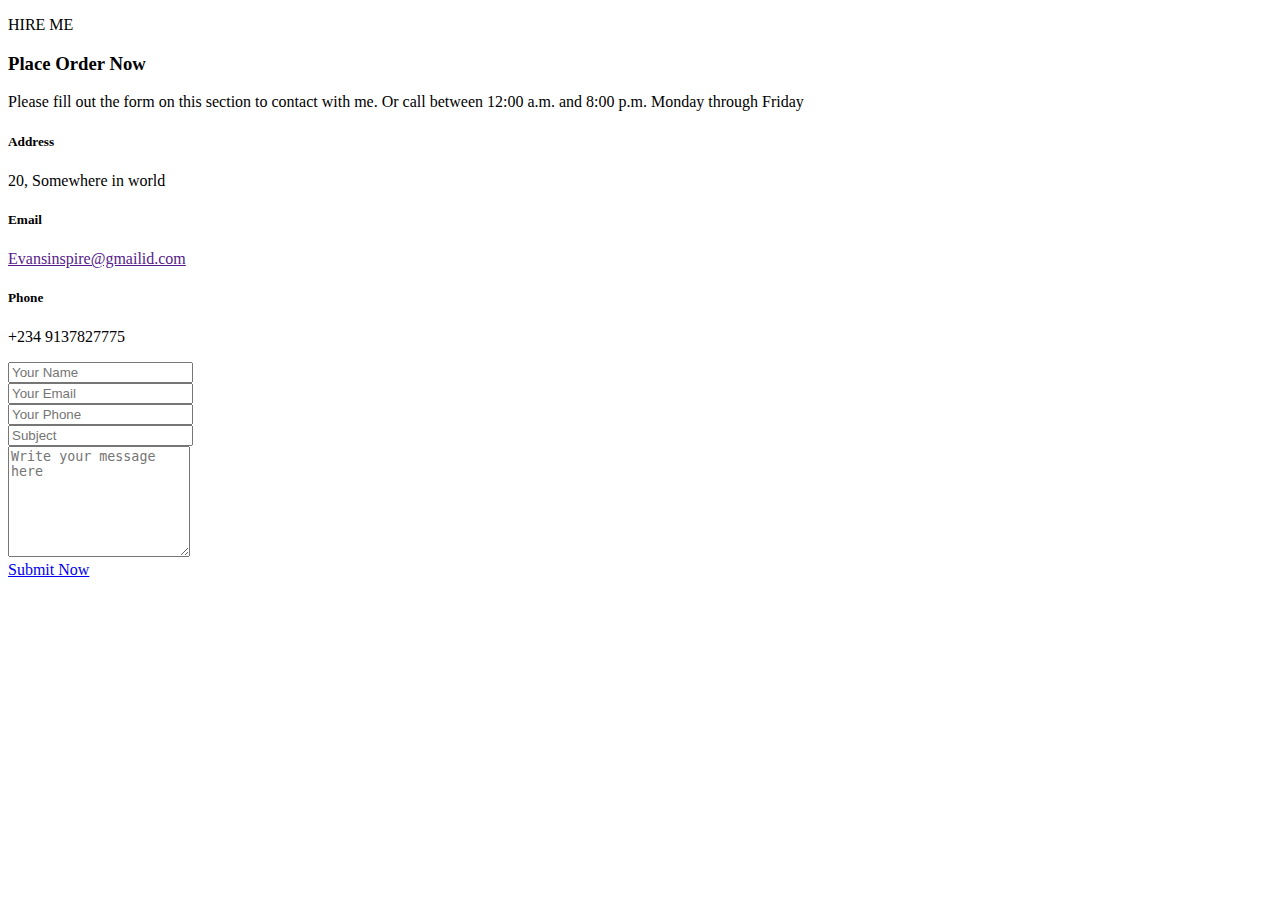
==== hireme.html @ 061bf8ef "Add files via upload" ====
<!DOCTYPE html>
<html>
<head>
	<title></title>
<link rel='stylesheet' href='https://cdn-uicons.flaticon.com/uicons-brands/css/uicons-brands.css'>

<link rel="stylesheet" href="assets/css/icon.css" />

<link rel="stylesheet" href="assets/css/magnific-popup.css" />

<link rel="stylesheet" href="assets/css/animate.min.css" />

<link rel="stylesheet" type="text/css" href="assets/css/owl.carousel.min.css" />

<link rel="stylesheet" href="assets/css/style.css" />	
</head>
<body>
<section class="md:pt-[190px] pt-[123px] pb-[120px] md:pb-[200px] relative" id="contact">
<div class="container">
<div class="grid grid-cols-1">
<div class="text-center max-w-[680px] mx-auto">
<p class="text-custom text-[20px] md:text-2xl font-medium font-secondary">HIRE ME</p>
<h3 class="md:text-[48px] text-[35px] leading-[1.25] mb-[23px] mt-1.5">Place Order Now</h3>
<p class="text-muted dark:text-darkmuted text-lg leading-[30px]">Please fill out the form on this section to contact with me. Or call between 12:00 a.m. and 8:00 p.m.  Monday through Friday</p>
</div>
</div>
<div class="grid grid-cols-1 md:grid-cols-2 mt-20 gap-[25px]">
<div class="space-y-[15px] wow fadeInLeft" data-wow-duration="1s">
<div class="flex items-center gap-[25px]">
<div class="shrink-0 h-[88px] w-[88px] leading-[88px] rounded-full bg-[#fedfd7] inline-block text-center text-2xl">
<i class="icon-location text-custom"></i>
</div>
<div>
<h5 class="md:text-[30px] text-[25px]">Address</h5>
<p class="text-lg mt-1.5 text-muted dark:text-darkmuted leading-8">20, Somewhere in world</p>
</div>
</div>
<div class="flex items-center gap-[25px]">
<div class="shrink-0 h-[88px] w-[88px] leading-[88px] rounded-full bg-[#ddf5e6] inline-block text-center text-2xl">
<i class="icon-mail-1 text-[#1cbe59]"></i>
</div>
<div>
<h5 class="md:text-[30px] text-[25px]">Email</h5>
<p class="text-lg mt-1.5 text-muted dark:text-darkmuted leading-8"><a href="" class="__cf_email__" data-cfemail="">Evansinspire@gmailid.com</a></p>
</div>
</div>
<div class="flex items-center gap-[25px]">
<div class="shrink-0 h-[88px] w-[88px] leading-[88px] rounded-full bg-[#ece8fd] inline-block text-center text-2xl">
<i class="icon-phone text-[#8067f0]"></i>
</div>
<div>
<h5 class="md:text-[30px] text-[25px]">Phone</h5>
<p class="text-lg mt-1.5 text-muted dark:text-darkmuted leading-8">+234 9137827775</p>
</div>
</div>
</div>
<div class="right wow fadeInRight" data-wow-duration="1s">
<form>
<div class="grid grid-cols-1 md:grid-cols-2 gap-3">
<div>
<label class="block">
<input type="text" class="form-input" placeholder="Your Name" required />
</label>
</div>
<div>
<label class="block">
<input type="email" class="form-input" placeholder="Your Email" required />
</label>
</div>
<div>
<label class="block">
<input type="text" class="form-input" placeholder="Your Phone" required />
</label>
</div>
<div>
<label class="block">
<input type="text" class="form-input" placeholder="Subject" required />
</label>
</div>
<div class="md:col-span-2">
<label class="block">
<textarea class="form-input h-auto" rows="7" placeholder="Write your message here" required></textarea>
</label>
</div>
<div class="md:col-span-2">
<label class="block">
<a href="block" class="btn-custom"> Submit Now</a>
</label>
</div>
</div>
</form>
</div>
</div>
</div>
</body>
</html>
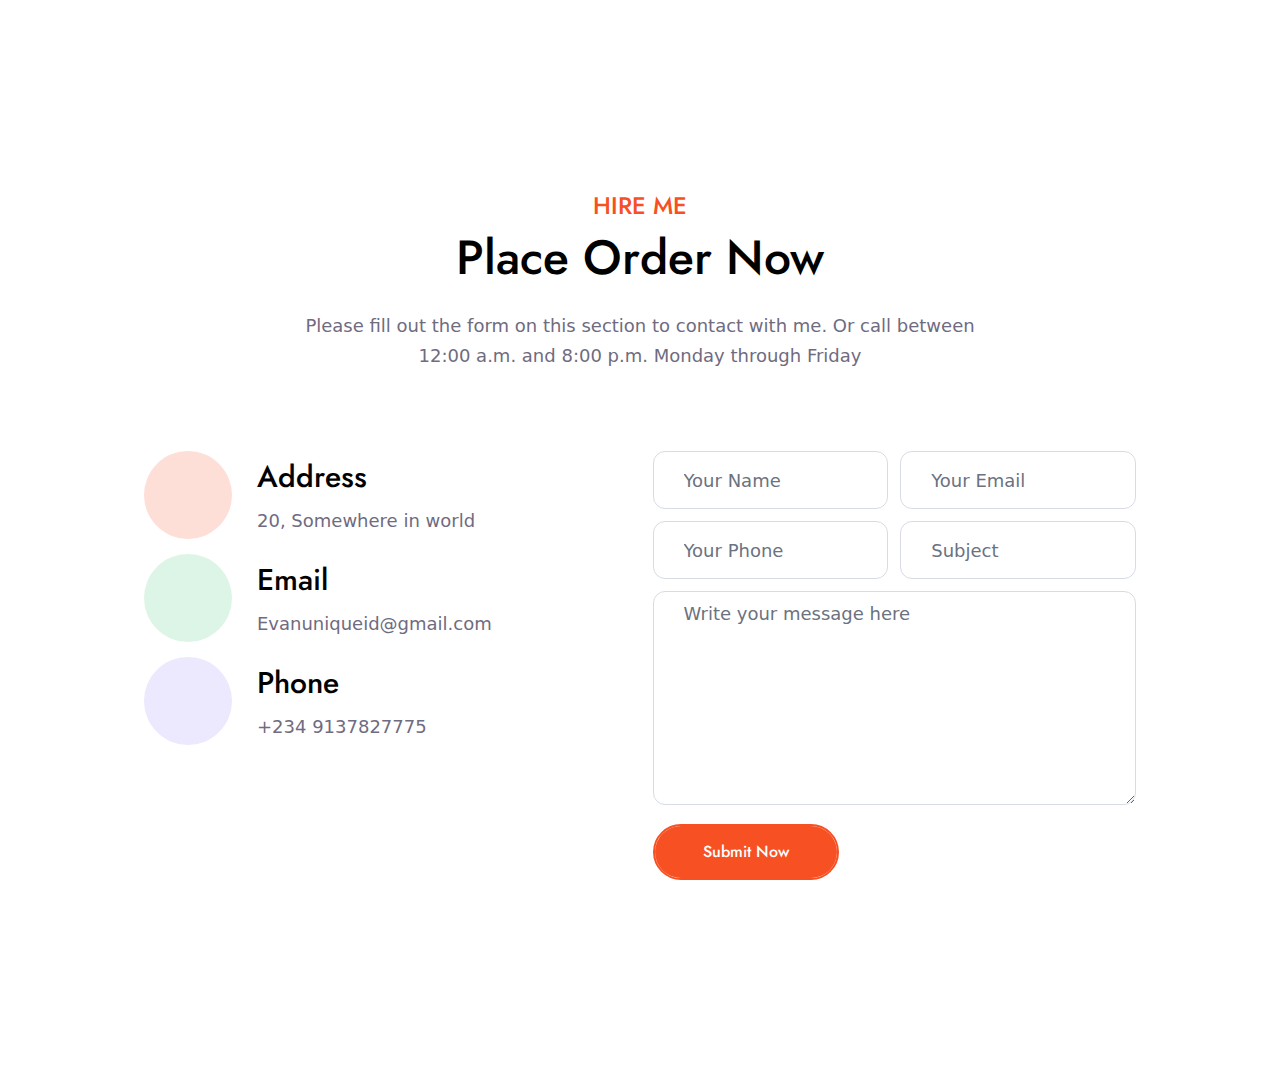
==== commit 807d6369: "Add files via upload" ====
--- a/hireme.html
+++ b/hireme.html
@@ -4,15 +4,15 @@
 	<title></title>
 <link rel='stylesheet' href='https://cdn-uicons.flaticon.com/uicons-brands/css/uicons-brands.css'>
 
-<link rel="stylesheet" href="assets/css/icon.css" />
+<link rel="stylesheet" href="icon.css" />
 
-<link rel="stylesheet" href="assets/css/magnific-popup.css" />
+<link rel="stylesheet" href="magnific-popup.css" />
 
-<link rel="stylesheet" href="assets/css/animate.min.css" />
+<link rel="stylesheet" href="animate.min.css" />
 
-<link rel="stylesheet" type="text/css" href="assets/css/owl.carousel.min.css" />
+<link rel="stylesheet" type="text/css" href="owl.carousel.min.css" />
 
-<link rel="stylesheet" href="assets/css/style.css" />	
+<link rel="stylesheet" href="style.css" />	
 </head>
 <body>
 <section class="md:pt-[190px] pt-[123px] pb-[120px] md:pb-[200px] relative" id="contact">
@@ -41,7 +41,7 @@
 </div>
 <div>
 <h5 class="md:text-[30px] text-[25px]">Email</h5>
-<p class="text-lg mt-1.5 text-muted dark:text-darkmuted leading-8"><a href="" class="__cf_email__" data-cfemail="">Evansinspire@gmailid.com</a></p>
+<p class="text-lg mt-1.5 text-muted dark:text-darkmuted leading-8"><a href="" class="__cf_email__" data-cfemail="">Evanuniqueid@gmail.com</a></p>
 </div>
 </div>
 <div class="flex items-center gap-[25px]">
--- a/icon.css
+++ b/icon.css
@@ -0,0 +1 @@
+@font-face{font-family:fontello;src:url(../font/fontello3b7f.eot?26650032);src:url(../font/fontello3b7f.eot?26650032#iefix) format('embedded-opentype'),url(../font/fontello3b7f.woff2?26650032) format('woff2'),url(../font/fontello3b7f.woff?26650032) format('woff'),url(../font/fontello3b7f.ttf?26650032) format('truetype'),url(../font/fontello3b7f.svg?26650032#fontello) format('svg');font-weight:400;font-style:normal}[class^=icon-]:before,[class*=" icon-"]:before{font-family:fontello;font-style:normal;font-weight:400;speak:never;display:inline-block;text-decoration:inherit;width:1em;margin-right:.2em;text-align:center;font-variant:normal;text-transform:none;line-height:1em;margin-left:.2em;-webkit-font-smoothing:antialiased;-moz-osx-font-smoothing:grayscale}.icon-wrench-1:before{content:'\e013'}.icon-basket-circled:before{content:'\e014'}.icon-folder:before{content:'\e015'}.icon-doc-new-circled:before{content:'\e016'}.icon-cogs:before{content:'\e020'}.icon-wrench:before{content:'\e021'}.icon-rss:before{content:'\e028'}.icon-folder-open:before{content:'\e029'}.icon-wrench-outline:before{content:'\e02f'}.icon-calendar:before{content:'\e054'}.icon-doc:before{content:'\e06c'}.icon-trash-circled:before{content:'\e06d'}.icon-doc-new:before{content:'\e07d'}.icon-doc-circled:before{content:'\e07e'}.icon-basket-2:before{content:'\e091'}.icon-folder-circled:before{content:'\e09d'}.icon-basket:before{content:'\e0c3'}.icon-wrench-circled:before{content:'\e0c4'}.icon-cog:before{content:'\e0e6'}.icon-phone-circled:before{content:'\e0f3'}.icon-phone:before{content:'\e0f4'}.icon-cog-circled:before{content:'\e101'}.icon-folder-close:before{content:'\e102'}.icon-right-small:before{content:'\e800'}.icon-down-dir:before{content:'\e801'}.icon-up-dir:before{content:'\e802'}.icon-left-dir:before{content:'\e803'}.icon-right-dir:before{content:'\e804'}.icon-down-open:before{content:'\e805'}.icon-left-open:before{content:'\e806'}.icon-right-open:before{content:'\e807'}.icon-up-open:before{content:'\e808'}.icon-down-big:before{content:'\e809'}.icon-left-big:before{content:'\e80a'}.icon-right-big:before{content:'\e80b'}.icon-up-big:before{content:'\e80c'}.icon-arrows-cw:before{content:'\e80d'}.icon-ccw:before{content:'\e80e'}.icon-print-1:before{content:'\e80f'}.icon-twitter-5:before{content:'\e80f'}.icon-attach-1:before{content:'\e810'}.icon-twitter-rect:before{content:'\e810'}.icon-videocam-2:before{content:'\e811'}.icon-ok-outline:before{content:'\e811'}.icon-picture-outline:before{content:'\e812'}.icon-th-large-1:before{content:'\e812'}.icon-camera-outline:before{content:'\e813'}.icon-th-outline:before{content:'\e813'}.icon-export-1:before{content:'\e814'}.icon-lock-filled:before{content:'\e814'}.icon-code-2:before{content:'\e815'}.icon-menu-outline:before{content:'\e815'}.icon-folder-1:before{content:'\e816'}.icon-looped-square-interest:before{content:'\e816'}.icon-arrows-cw-2:before{content:'\e817'}.icon-rss-2:before{content:'\e817'}.icon-loop-2:before{content:'\e818'}.icon-link-outline:before{content:'\e818'}.icon-resize-normal-outline:before{content:'\e819'}.icon-star-circled:before{content:'\e819'}.icon-folder-add:before{content:'\e81a'}.icon-braille:before{content:'\e81a'}.icon-user-delete:before{content:'\e81b'}.icon-compass:before{content:'\e81b'}.icon-lock-1:before{content:'\e81c'}.icon-user-add-outline:before{content:'\e81c'}.icon-bookmark:before{content:'\e81d'}.icon-forward-outline:before{content:'\e81d'}.icon-flag:before{content:'\e81e'}.icon-minus-outline:before{content:'\e81e'}.icon-floppy:before{content:'\e81f'}.icon-clock-1:before{content:'\e81f'}.icon-megaphone:before{content:'\e820'}.icon-volume-low:before{content:'\e820'}.icon-key:before{content:'\e821'}.icon-brush-1:before{content:'\e821'}.icon-globe-alt:before{content:'\e822'}.icon-compass-circled:before{content:'\e822'}.icon-fast-fw-1:before{content:'\e823'}.icon-star-empty:before{content:'\e823'}.icon-rewind-outline:before{content:'\e824'}.icon-user:before{content:'\e824'}.icon-flash-1:before{content:'\e825'}.icon-group:before{content:'\e825'}.icon-moon-1:before{content:'\e826'}.icon-trash:before{content:'\e826'}.icon-gift:before{content:'\e827'}.icon-cloud-1:before{content:'\e827'}.icon-adjust:before{content:'\e827'}.icon-cancel-circled2:before{content:'\e828'}.icon-flash-outline:before{content:'\e828'}.icon-volume-up:before{content:'\e828'}.icon-comment-1:before{content:'\e829'}.icon-zoom-out-2:before{content:'\e829'}.icon-zoom-out:before{content:'\e829'}.icon-chat-1:before{content:'\e82a'}.icon-popup-4:before{content:'\e82a'}.icon-down-circled:before{content:'\e82a'}.icon-bell-1:before{content:'\e82b'}.icon-lock-open-filled:before{content:'\e82b'}.icon-left-circled:before{content:'\e82b'}.icon-stumbleupon-circled:before{content:'\e82c'}.icon-pin-outline:before{content:'\e82c'}.icon-record-1:before{content:'\e82c'}.icon-lastfm-1:before{content:'\e82d'}.icon-chat-1:before{content:'\e82d'}.icon-eject-outline:before{content:'\e82d'}.icon-lastfm-circled:before{content:'\e82e'}.icon-chat-alt:before{content:'\e82e'}.icon-cloud-sun:before{content:'\e82e'}.icon-plus-1:before{content:'\e82f'}.icon-menu-2:before{content:'\e82f'}.icon-clock:before{content:'\e82f'}.icon-plus-circled:before{content:'\e830'}.icon-edit-2:before{content:'\e830'}.icon-clock-circled:before{content:'\e830'}.icon-hammer:before{content:'\e831'}.icon-down-1:before{content:'\e831'}.icon-megaphone:before{content:'\e831'}.icon-home-1:before{content:'\e832'}.icon-left-1:before{content:'\e832'}.icon-up-circled:before{content:'\e832'}.icon-cog-1:before{content:'\e833'}.icon-right-1:before{content:'\e833'}.icon-shuffle:before{content:'\e833'}.icon-cog-alt:before{content:'\e834'}.icon-up-1:before{content:'\e834'}.icon-play:before{content:'\e834'}.icon-basket:before{content:'\e835'}.icon-down-bold:before{content:'\e835'}.icon-play-circled2:before{content:'\e835'}.icon-flickr-1:before{content:'\e836'}.icon-left-bold:before{content:'\e836'}.icon-help:before{content:'\e836'}.icon-github-circled-1:before{content:'\e837'}.icon-right-bold:before{content:'\e837'}.icon-help-circled:before{content:'\e837'}.icon-lastfm-circled-1:before{content:'\e838'}.icon-up-bold:before{content:'\e838'}.icon-info-circled:before{content:'\e838'}.icon-info-circled-1:before{content:'\e839'}.icon-down-fat:before{content:'\e839'}.icon-up-hand:before{content:'\e839'}.icon-minus-circled:before{content:'\e83a'}.icon-right-fat:before{content:'\e83a'}.icon-cw:before{content:'\e83a'}.icon-rdio-circled:before{content:'\e83b'}.icon-list-alt:before{content:'\e83b'}.icon-up-fat:before{content:'\e83b'}.icon-folder-1:before{content:'\e83c'}.icon-aboveground-rail:before{content:'\e83c'}.icon-pause-circled:before{content:'\e83c'}.icon-minus:before{content:'\e83d'}.icon-airfield:before{content:'\e83d'}.icon-thumbs-up:before{content:'\e83e'}.icon-airport:before{content:'\e83e'}.icon-thumbs-down:before{content:'\e83f'}.icon-art-gallery:before{content:'\e83f'}.icon-download-1:before{content:'\e840'}.icon-bar:before{content:'\e840'}.icon-upload-1:before{content:'\e841'}.icon-baseball:before{content:'\e841'}.icon-forward:before{content:'\e842'}.icon-basketball:before{content:'\e842'}.icon-pencil-1:before{content:'\e843'}.icon-beer:before{content:'\e843'}.icon-edit:before{content:'\e844'}.icon-belowground-rail:before{content:'\e844'}.icon-eject:before{content:'\e845'}.icon-bicycle:before{content:'\e845'}.icon-flight:before{content:'\e846'}.icon-bus:before{content:'\e846'}.icon-th:before{content:'\e847'}.icon-cafe:before{content:'\e847'}.icon-th-list-1:before{content:'\e848'}.icon-campsite:before{content:'\e848'}.icon-ok-1:before{content:'\e849'}.icon-cemetery:before{content:'\e849'}.icon-ok-circled-1:before{content:'\e84a'}.icon-cinema:before{content:'\e84a'}.icon-ok-circled2:before{content:'\e84b'}.icon-college:before{content:'\e84b'}.icon-tags:before{content:'\e84c'}.icon-commerical-building:before{content:'\e84c'}.icon-tag:before{content:'\e84d'}.icon-credit-card:before{content:'\e84d'}.icon-eye-off:before{content:'\e84e'}.icon-cricket:before{content:'\e84e'}.icon-eye-1:before{content:'\e84f'}.icon-embassy:before{content:'\e84f'}.icon-lock-open-1:before{content:'\e850'}.icon-fast-food:before{content:'\e850'}.icon-ferry:before{content:'\e851'}.icon-quote-circled:before{content:'\e851'}.icon-fire-station:before{content:'\e852'}.icon-export:before{content:'\e852'}.icon-football:before{content:'\e853'}.icon-pencil:before{content:'\e853'}.icon-fuel:before{content:'\e854'}.icon-pencil-circled:before{content:'\e854'}.icon-garden:before{content:'\e855'}.icon-edit:before{content:'\e855'}.icon-giraffe:before{content:'\e856'}.icon-edit-circled:before{content:'\e856'}.icon-golf:before{content:'\e857'}.icon-edit-alt:before{content:'\e857'}.icon-grocery-store:before{content:'\e858'}.icon-print:before{content:'\e858'}.icon-harbor:before{content:'\e859'}.icon-retweet:before{content:'\e859'}.icon-heliport:before{content:'\e85a'}.icon-comment:before{content:'\e85a'}.icon-hospital:before{content:'\e85b'}.icon-comment-alt:before{content:'\e85b'}.icon-up-circled2:before{content:'\e85c'}.icon-industrial-building:before{content:'\e85c'}.icon-signal:before{content:'\e85c'}.icon-down-circled2:before{content:'\e85d'}.icon-library:before{content:'\e85d'}.icon-desktop:before{content:'\e85d'}.icon-left-hand:before{content:'\e85e'}.icon-lodging:before{content:'\e85e'}.icon-laptop:before{content:'\e85e'}.icon-skype-outline:before{content:'\e85f'}.icon-london-underground:before{content:'\e85f'}.icon-error:before{content:'\e85f'}.icon-tumbler-circled:before{content:'\e860'}.icon-minefield:before{content:'\e860'}.icon-error-alt:before{content:'\e860'}.icon-tumbler:before{content:'\e861'}.icon-monument:before{content:'\e861'}.icon-location:before{content:'\e861'}.icon-dribbble-circled-1:before{content:'\e862'}.icon-right-open-outline:before{content:'\e862'}.icon-museum:before{content:'\e862'}.icon-volume-off:before{content:'\e863'}.icon-pharmacy:before{content:'\e863'}.icon-inbox-circled:before{content:'\e863'}.icon-attention-circled:before{content:'\e864'}.icon-pitch:before{content:'\e864'}.icon-laptop-circled:before{content:'\e864'}.icon-attention-1:before{content:'\e865'}.icon-police:before{content:'\e865'}.icon-network:before{content:'\e865'}.icon-post:before{content:'\e866'}.icon-attach:before{content:'\e866'}.icon-prison:before{content:'\e867'}.icon-attach-circled:before{content:'\e867'}.icon-rail:before{content:'\e868'}.icon-lock:before{content:'\e868'}.icon-religious-christian:before{content:'\e869'}.icon-lock-circled:before{content:'\e869'}.icon-religious-islam:before{content:'\e86a'}.icon-lock-open:before{content:'\e86a'}.icon-religious-jewish:before{content:'\e86b'}.icon-lock-open-alt:before{content:'\e86b'}.icon-restaurant:before{content:'\e86c'}.icon-eye:before{content:'\e86c'}.icon-roadblock:before{content:'\e86d'}.icon-eye-off:before{content:'\e86d'}.icon-school:before{content:'\e86e'}.icon-tag:before{content:'\e86e'}.icon-shop:before{content:'\e86f'}.icon-tags:before{content:'\e86f'}.icon-skiing:before{content:'\e870'}.icon-bookmark:before{content:'\e870'}.icon-soccer:before{content:'\e871'}.icon-bookmark-empty:before{content:'\e871'}.icon-swimming:before{content:'\e872'}.icon-flag:before{content:'\e872'}.icon-tennis:before{content:'\e873'}.icon-flag-circled:before{content:'\e873'}.icon-theatre:before{content:'\e874'}.icon-thumbs-up:before{content:'\e874'}.icon-toilet:before{content:'\e875'}.icon-thumbs-down:before{content:'\e875'}.icon-town-hall:before{content:'\e876'}.icon-download:before{content:'\e876'}.icon-trash-2:before{content:'\e877'}.icon-download-alt:before{content:'\e877'}.icon-tree-1:before{content:'\e878'}.icon-upload:before{content:'\e878'}.icon-tree-2:before{content:'\e879'}.icon-quote:before{content:'\e879'}.icon-award:before{content:'\e87a'}.icon-warehouse:before{content:'\e87a'}.icon-align-justify:before{content:'\e87a'}.icon-signal:before{content:'\e87b'}.icon-duckduckgo:before{content:'\e87b'}.icon-list:before{content:'\e87b'}.icon-target:before{content:'\e87c'}.icon-aim:before{content:'\e87c'}.icon-indent-left:before{content:'\e87c'}.icon-search-1:before{content:'\e87d'}.icon-delicious:before{content:'\e87d'}.icon-volume-off:before{content:'\e87d'}.icon-music:before{content:'\e87e'}.icon-paypal:before{content:'\e87e'}.icon-volume-down:before{content:'\e87e'}.icon-linkedin-circled-1:before{content:'\e87f'}.icon-flattr:before{content:'\e87f'}.icon-cancel-circled2:before{content:'\e87f'}.icon-facebook-squared-1:before{content:'\e880'}.icon-android:before{content:'\e880'}.icon-qrcode:before{content:'\e880'}.icon-cancel-1:before{content:'\e881'}.icon-eventful:before{content:'\e881'}.icon-headphones:before{content:'\e881'}.icon-up-hand:before{content:'\e882'}.icon-smashmag:before{content:'\e882'}.icon-chart:before{content:'\e882'}.icon-down-hand:before{content:'\e883'}.icon-gplus:before{content:'\e883'}.icon-chart-circled:before{content:'\e883'}.icon-phone:before{content:'\e884'}.icon-wikipedia:before{content:'\e884'}.icon-cw-circled:before{content:'\e884'}.icon-wrench:before{content:'\e885'}.icon-lanyrd:before{content:'\e885'}.icon-play-circled:before{content:'\e885'}.icon-calendar-1:before{content:'\e886'}.icon-calendar-1:before{content:'\e886'}.icon-stop:before{content:'\e886'}.icon-login-1:before{content:'\e887'}.icon-stumbleupon:before{content:'\e887'}.icon-stop-circled:before{content:'\e887'}.icon-volume-down:before{content:'\e888'}.icon-fivehundredpx:before{content:'\e888'}.icon-record:before{content:'\e888'}.icon-volume-up:before{content:'\e889'}.icon-pinterest:before{content:'\e889'}.icon-eject:before{content:'\e889'}.icon-headphones:before{content:'\e88a'}.icon-bitcoin:before{content:'\e88a'}.icon-backward:before{content:'\e88a'}.icon-clock-1:before{content:'\e88b'}.icon-w3c:before{content:'\e88b'}.icon-backward-circled:before{content:'\e88b'}.icon-camera-alt:before{content:'\e88c'}.icon-foursquare:before{content:'\e88c'}.icon-move:before{content:'\e88c'}.icon-th-large:before{content:'\e88d'}.icon-html5:before{content:'\e88d'}.icon-zoom-in:before{content:'\e88d'}.icon-magnet:before{content:'\e88e'}.icon-ie:before{content:'\e88e'}.icon-check:before{content:'\e88e'}.icon-chart-bar-1:before{content:'\e88f'}.icon-call:before{content:'\e88f'}.icon-check-empty:before{content:'\e88f'}.icon-credit-card-1:before{content:'\e890'}.icon-grooveshark:before{content:'\e890'}.icon-asterisk:before{content:'\e890'}.icon-vimeo-circled-1:before{content:'\e891'}.icon-ninetyninedesigns:before{content:'\e891'}.icon-website:before{content:'\e891'}.icon-twitter-squared:before{content:'\e892'}.icon-forrst:before{content:'\e892'}.icon-book:before{content:'\e892'}.icon-pin:before{content:'\e893'}.icon-digg:before{content:'\e893'}.icon-down-hand:before{content:'\e893'}.icon-attach-1:before{content:'\e894'}.icon-spotify:before{content:'\e894'}.icon-left-hand:before{content:'\e894'}.icon-help-circled-1:before{content:'\e895'}.icon-reddit:before{content:'\e895'}.icon-right-hand:before{content:'\e895'}.icon-rdio:before{content:'\e896'}.icon-adjust:before{content:'\e896'}.icon-guest:before{content:'\e896'}.icon-qq:before{content:'\e897'}.icon-calendar-outlilne:before{content:'\e897'}.icon-gowalla:before{content:'\e897'}.icon-play-1:before{content:'\e898'}.icon-appstore:before{content:'\e898'}.icon-inbox-alt:before{content:'\e898'}.icon-spotify-circled:before{content:'\e899'}.icon-down-4:before{content:'\e899'}.icon-blogger:before{content:'\e899'}.icon-dribbble-circled:before{content:'\e89a'}.icon-rewind:before{content:'\e89a'}.icon-cc:before{content:'\e89a'}.icon-play-circled2:before{content:'\e89b'}.icon-dribbble:before{content:'\e89b'}.icon-globe:before{content:'\e89b'}.icon-stumbleupon-1:before{content:'\e89c'}.icon-record-outline:before{content:'\e89c'}.icon-evernote:before{content:'\e89c'}.icon-stop-1:before{content:'\e89d'}.icon-flickr:before{content:'\e89d'}.icon-globe-alt:before{content:'\e89d'}.icon-pause-1:before{content:'\e89e'}.icon-google:before{content:'\e89e'}.icon-flight:before{content:'\e89e'}.icon-cancel-circled-1:before{content:'\e89f'}.icon-viadeo:before{content:'\e89f'}.icon-location-circled:before{content:'\e89f'}.icon-asterisk:before{content:'\e8a0'}.icon-instapaper:before{content:'\e8a0'}.icon-tint:before{content:'\e8a0'}.icon-to-start-1:before{content:'\e8a1'}.icon-weibo:before{content:'\e8a1'}.icon-leaf:before{content:'\e8a1'}.icon-to-start-alt:before{content:'\e8a2'}.icon-klout:before{content:'\e8a2'}.icon-font:before{content:'\e8a2'}.icon-fast-fw:before{content:'\e8a3'}.icon-linkedin:before{content:'\e8a3'}.icon-fontsize:before{content:'\e8a3'}.icon-fast-bw:before{content:'\e8a4'}.icon-meetup:before{content:'\e8a4'}.icon-bold:before{content:'\e8a4'}.icon-print-1:before{content:'\e8a5'}.icon-vk:before{content:'\e8a5'}.icon-fast-backward:before{content:'\e8a5'}.icon-retweet-1:before{content:'\e8a6'}.icon-plancast:before{content:'\e8a6'}.icon-fast-forward:before{content:'\e8a6'}.icon-resize-vertical:before{content:'\e8a7'}.icon-disqus:before{content:'\e8a7'}.icon-forward:before{content:'\e8a7'}.icon-resize-small:before{content:'\e8a8'}.icon-rss:before{content:'\e8a8'}.icon-forward-circled:before{content:'\e8a8'}.icon-resize-horizontal:before{content:'\e8a9'}.icon-skype:before{content:'\e8a9'}.icon-step-backward:before{content:'\e8a9'}.icon-trash-empty:before{content:'\e8aa'}.icon-twitter:before{content:'\e8aa'}.icon-step-forward:before{content:'\e8aa'}.icon-zoom-out-1:before{content:'\e8ab'}.icon-youtube:before{content:'\e8ab'}.icon-target:before{content:'\e8ab'}.icon-facebook-circled-1:before{content:'\e8ac'}.icon-vimeo:before{content:'\e8ac'}.icon-plus-circled:before{content:'\e8ac'}.icon-facebook-3:before{content:'\e8ad'}.icon-windows:before{content:'\e8ad'}.icon-minus:before{content:'\e8ad'}.icon-location-1:before{content:'\e8ae'}.icon-xing:before{content:'\e8ae'}.icon-desktop-circled:before{content:'\e8ae'}.icon-flickr-circled-1:before{content:'\e8af'}.icon-yahoo:before{content:'\e8af'}.icon-minus-circled:before{content:'\e8af'}.icon-github-3:before{content:'\e8b0'}.icon-chrome:before{content:'\e8b0'}.icon-cancel:before{content:'\e8b0'}.icon-lastfm-2:before{content:'\e8b1'}.icon-email:before{content:'\e8b1'}.icon-cancel-circled:before{content:'\e8b1'}.icon-link-1:before{content:'\e8b2'}.icon-macstore:before{content:'\e8b2'}.icon-volume:before{content:'\e8b2'}.icon-spotify-1:before{content:'\e8b3'}.icon-fire-1:before{content:'\e8b3'}.icon-myspace:before{content:'\e8b3'}.icon-eye-outline:before{content:'\e8b4'}.icon-podcast:before{content:'\e8b4'}.icon-credit-card:before{content:'\e8b4'}.icon-tag-2:before{content:'\e8b5'}.icon-amazon:before{content:'\e8b5'}.icon-clipboard:before{content:'\e8b5'}.icon-attention-2:before{content:'\e8b6'}.icon-steam:before{content:'\e8b6'}.icon-hdd:before{content:'\e8b6'}.icon-move:before{content:'\e8b7'}.icon-cloudapp:before{content:'\e8b7'}.icon-cloud:before{content:'\e8b7'}.icon-zoom-in-1:before{content:'\e8b8'}.icon-dropbox:before{content:'\e8b8'}.icon-cloud-circled:before{content:'\e8b8'}.icon-attention-filled:before{content:'\e8b9'}.icon-ebay:before{content:'\e8b9'}.icon-key:before{content:'\e8b9'}.icon-scissors:before{content:'\e8ba'}.icon-facebook:before{content:'\e8ba'}.icon-certificate:before{content:'\e8ba'}.icon-align-justify:before{content:'\e8bb'}.icon-github:before{content:'\e8bb'}.icon-tasks:before{content:'\e8bb'}.icon-list:before{content:'\e8bc'}.icon-github-circled:before{content:'\e8bc'}.icon-filter:before{content:'\e8bc'}.icon-indent-left:before{content:'\e8bd'}.icon-googleplay:before{content:'\e8bd'}.icon-gauge:before{content:'\e8bd'}.icon-block:before{content:'\e8be'}.icon-itunes:before{content:'\e8be'}.icon-italic:before{content:'\e8be'}.icon-resize-full:before{content:'\e8bf'}.icon-plurk:before{content:'\e8bf'}.icon-text-height:before{content:'\e8bf'}.icon-flash-1:before{content:'\e8c0'}.icon-songkick:before{content:'\e8c0'}.icon-text-width:before{content:'\e8c0'}.icon-cloud-1:before{content:'\e8c1'}.icon-lastfm:before{content:'\e8c1'}.icon-align-left:before{content:'\e8c1'}.icon-globe-1:before{content:'\e8c2'}.icon-gmail:before{content:'\e8c2'}.icon-align-center:before{content:'\e8c2'}.icon-inbox-1:before{content:'\e8c3'}.icon-pinboard:before{content:'\e8c3'}.icon-align-right:before{content:'\e8c3'}.icon-pinterest-circled-1:before{content:'\e8c4'}.icon-openid:before{content:'\e8c4'}.icon-bell:before{content:'\e8c4'}.icon-pinterest-1:before{content:'\e8c5'}.icon-quora:before{content:'\e8c5'}.icon-warning:before{content:'\e8c5'}.icon-skype-2:before{content:'\e8c6'}.icon-soundcloud:before{content:'\e8c6'}.icon-exclamation:before{content:'\e8c6'}.icon-right-hand:before{content:'\e8c7'}.icon-tumblr:before{content:'\e8c7'}.icon-indent-right:before{content:'\e8c7'}.icon-folder-open-1:before{content:'\e8c8'}.icon-eventasaurus:before{content:'\e8c8'}.icon-right-circled:before{content:'\e8c8'}.icon-to-end-1:before{content:'\e8c9'}.icon-wordpress:before{content:'\e8c9'}.icon-off:before{content:'\e8c9'}.icon-logout-1:before{content:'\e8ca'}.icon-yelp:before{content:'\e8ca'}.icon-pause:before{content:'\e8ca'}.icon-dribbble-1:before{content:'\e8cb'}.icon-right-open-4:before{content:'\e8cb'}.icon-intensedebate:before{content:'\e8cb'}.icon-cw:before{content:'\e8cc'}.icon-eventbrite:before{content:'\e8cc'}.icon-inbox:before{content:'\e8cc'}.icon-truck:before{content:'\e8cd'}.icon-scribd:before{content:'\e8cd'}.icon-briefcase:before{content:'\e8cd'}.icon-linkedin-3:before{content:'\e8ce'}.icon-posterous:before{content:'\e8ce'}.icon-plus:before{content:'\e8ce'}.icon-linkedin-squared:before{content:'\e8cf'}.icon-stripe:before{content:'\e8cf'}.icon-road:before{content:'\e8cf'}.icon-vimeo-2:before{content:'\e8d0'}.icon-opentable:before{content:'\e8d0'}.icon-website-circled:before{content:'\e8d0'}.icon-heart-1:before{content:'\e8d1'}.icon-cart:before{content:'\e8d1'}.icon-calendar-circled:before{content:'\e8d1'}.icon-heart-empty:before{content:'\e8d2'}.icon-print-2:before{content:'\e8d2'}.icon-mic:before{content:'\e8d2'}.icon-mail-1:before{content:'\e8d3'}.icon-angellist:before{content:'\e8d3'}.icon-mic-circled:before{content:'\e8d3'}.icon-github-squared:before{content:'\e8d4'}.icon-instagram:before{content:'\e8d4'}.icon-gift:before{content:'\e8d4'}.icon-to-end-alt:before{content:'\e8d5'}.icon-dwolla:before{content:'\e8d5'}.icon-fire:before{content:'\e8d5'}.icon-check:before{content:'\e8d6'}.icon-appnet:before{content:'\e8d6'}.icon-magnet:before{content:'\e8d6'}.icon-twitter-circled-1:before{content:'\e8d7'}.icon-statusnet:before{content:'\e8d7'}.icon-home:before{content:'\e8d7'}.icon-twitter-3:before{content:'\e8d8'}.icon-acrobat:before{content:'\e8d8'}.icon-home-circled:before{content:'\e8d8'}.icon-user-1:before{content:'\e8d9'}.icon-drupal:before{content:'\e8d9'}.icon-lightbulb:before{content:'\e8d9'}.icon-lemon:before{content:'\e8da'}.icon-buffer:before{content:'\e8da'}.icon-barcode:before{content:'\e8da'}.icon-star-1:before{content:'\e8db'}.icon-pocket:before{content:'\e8db'}.icon-lightbulb-alt:before{content:'\e8db'}.icon-star-empty-1:before{content:'\e8dc'}.icon-bitbucket:before{content:'\e8dc'}.icon-block:before{content:'\e8dc'}.icon-star-half-1:before{content:'\e8dd'}.icon-lego:before{content:'\e8dd'}.icon-resize-full:before{content:'\e8dd'}.icon-users-1:before{content:'\e8de'}.icon-login-1:before{content:'\e8de'}.icon-resize-full-alt:before{content:'\e8de'}.icon-video:before{content:'\e8df'}.icon-stackoverflow:before{content:'\e8df'}.icon-resize-small:before{content:'\e8df'}.icon-videocam-1:before{content:'\e8e0'}.icon-hackernews:before{content:'\e8e0'}.icon-resize-vertical:before{content:'\e8e0'}.icon-camera-1:before{content:'\e8e1'}.icon-lkdto:before{content:'\e8e1'}.icon-resize-horizontal:before{content:'\e8e1'}.icon-indent-right:before{content:'\e8e2'}.icon-smiley:before{content:'\e8e2'}.icon-umbrella:before{content:'\e8e3'}.icon-smiley-circled:before{content:'\e8e3'}.icon-leaf:before{content:'\e8e4'}.icon-address-book:before{content:'\e8e4'}.icon-bold:before{content:'\e8e5'}.icon-address-book-alt:before{content:'\e8e5'}.icon-font:before{content:'\e8e6'}.icon-asl:before{content:'\e8e6'}.icon-italic:before{content:'\e8e7'}.icon-glasses:before{content:'\e8e7'}.icon-book:before{content:'\e8e8'}.icon-hearing-impaired:before{content:'\e8e8'}.icon-tint:before{content:'\e8e9'}.icon-iphone-home:before{content:'\e8e9'}.icon-text-height:before{content:'\e8ea'}.icon-person:before{content:'\e8ea'}.icon-text-width:before{content:'\e8eb'}.icon-adult:before{content:'\e8eb'}.icon-align-left:before{content:'\e8ec'}.icon-child:before{content:'\e8ec'}.icon-align-center:before{content:'\e8ed'}.icon-blind:before{content:'\e8ed'}.icon-align-right:before{content:'\e8ee'}.icon-guidedog:before{content:'\e8ee'}.icon-glass:before{content:'\e8ef'}.icon-accessibility:before{content:'\e8ef'}.icon-emo-happy:before{content:'\e8f0'}.icon-behance-1:before{content:'\e8f0'}.icon-emo-wink:before{content:'\e8f1'}.icon-blogger:before{content:'\e8f1'}.icon-emo-wink2:before{content:'\e8f2'}.icon-cc:before{content:'\e8f2'}.icon-emo-unhappy:before{content:'\e8f3'}.icon-delicious:before{content:'\e8f3'}.icon-emo-sleep:before{content:'\e8f4'}.icon-w3c:before{content:'\e8f4'}.icon-deviantart:before{content:'\e8f4'}.icon-emo-thumbsup:before{content:'\e8f5'}.icon-youtube:before{content:'\e8f5'}.icon-digg:before{content:'\e8f5'}.icon-emo-devil:before{content:'\e8f6'}.icon-dribbble-3:before{content:'\e8f6'}.icon-emo-tongue:before{content:'\e8f7'}.icon-facebook-2:before{content:'\e8f7'}.icon-emo-sunglasses:before{content:'\e8f8'}.icon-flickr-2:before{content:'\e8f8'}.icon-emo-coffee:before{content:'\e8f9'}.icon-foursquare:before{content:'\e8f9'}.icon-emo-surprised:before{content:'\e8fa'}.icon-friendfeed:before{content:'\e8fa'}.icon-emo-displeased:before{content:'\e8fb'}.icon-friendfeed-rect:before{content:'\e8fb'}.icon-emo-beer:before{content:'\e8fc'}.icon-github-2:before{content:'\e8fc'}.icon-emo-saint:before{content:'\e8fd'}.icon-github-text:before{content:'\e8fd'}.icon-emo-angry:before{content:'\e8fe'}.icon-googleplus:before{content:'\e8fe'}.icon-emo-grin:before{content:'\e8ff'}.icon-instagram-2:before{content:'\e8ff'}.icon-emo-cry:before{content:'\e900'}.icon-linkedin-2:before{content:'\e900'}.icon-emo-shoot:before{content:'\e901'}.icon-down-open-2:before{content:'\e901'}.icon-emo-laugh:before{content:'\e902'}.icon-left-open-2:before{content:'\e902'}.icon-spin1:before{content:'\e903'}.icon-right-open-2:before{content:'\e903'}.icon-emo-squint:before{content:'\e904'}.icon-up-open-2:before{content:'\e904'}.icon-spin3:before{content:'\e905'}.icon-down-2:before{content:'\e905'}.icon-spin2:before{content:'\e906'}.icon-left-2:before{content:'\e906'}.icon-spin4:before{content:'\e907'}.icon-right-2:before{content:'\e907'}.icon-spin5:before{content:'\e908'}.icon-up-2:before{content:'\e908'}.icon-spin6:before{content:'\e909'}.icon-universal-access:before{content:'\e909'}.icon-opera-1:before{content:'\e90a'}.icon-male:before{content:'\e90a'}.icon-ie-1:before{content:'\e90b'}.icon-female:before{content:'\e90b'}.icon-crown:before{content:'\e90c'}.icon-css:before{content:'\e90c'}.icon-crown-plus:before{content:'\e90d'}.icon-path:before{content:'\e90d'}.icon-chrome-1:before{content:'\e90e'}.icon-picasa-2:before{content:'\e90e'}.icon-firefox-1:before{content:'\e90f'}.icon-pinterest-2:before{content:'\e90f'}.icon-marquee:before{content:'\e910'}.icon-reddit:before{content:'\e910'}.icon-crown-minus:before{content:'\e911'}.icon-skype-3:before{content:'\e911'}.icon-picture:before{content:'\e912'}.icon-slideshare:before{content:'\e912'}.icon-note:before{content:'\e913'}.icon-stackoverflow:before{content:'\e913'}.icon-note-beamed:before{content:'\e914'}.icon-stumbleupon-2:before{content:'\e914'}.icon-music-1:before{content:'\e915'}.icon-twitter-2:before{content:'\e915'}.icon-search-1:before{content:'\e916'}.icon-tumblr-1:before{content:'\e916'}.icon-flashlight:before{content:'\e917'}.icon-vimeo-3:before{content:'\e917'}.icon-mail-1:before{content:'\e918'}.icon-vkontakte-1:before{content:'\e918'}.icon-heart-1:before{content:'\e919'}.icon-wordpress:before{content:'\e919'}.icon-heart-empty-1:before{content:'\e91a'}.icon-music-1:before{content:'\e91a'}.icon-star-1:before{content:'\e91b'}.icon-search-2:before{content:'\e91b'}.icon-star-empty-1:before{content:'\e91c'}.icon-mail-2:before{content:'\e91c'}.icon-user-1:before{content:'\e91d'}.icon-heart-2:before{content:'\e91d'}.icon-users-1:before{content:'\e91e'}.icon-star-2:before{content:'\e91e'}.icon-user-add:before{content:'\e91f'}.icon-user-2:before{content:'\e91f'}.icon-video-1:before{content:'\e920'}.icon-videocam-2:before{content:'\e920'}.icon-picture-1:before{content:'\e921'}.icon-camera-2:before{content:'\e921'}.icon-camera-1:before{content:'\e922'}.icon-photo-1:before{content:'\e922'}.icon-layout:before{content:'\e923'}.icon-attach-3:before{content:'\e923'}.icon-menu-1:before{content:'\e924'}.icon-lock-3:before{content:'\e924'}.icon-check-1:before{content:'\e925'}.icon-eye-2:before{content:'\e925'}.icon-cancel-squared:before{content:'\e926'}.icon-tag-1:before{content:'\e926'}.icon-cancel-1:before{content:'\e927'}.icon-thumbs-up-1:before{content:'\e927'}.icon-cancel-circled-1:before{content:'\e928'}.icon-pencil-3:before{content:'\e928'}.icon-plus-2:before{content:'\e929'}.icon-comment-3:before{content:'\e929'}.icon-plus-squared-1:before{content:'\e92a'}.icon-location-2:before{content:'\e92a'}.icon-minus-2:before{content:'\e92b'}.icon-cup:before{content:'\e92b'}.icon-minus-circled-1:before{content:'\e92c'}.icon-trash-4:before{content:'\e92c'}.icon-minus-squared-1:before{content:'\e92d'}.icon-doc-3:before{content:'\e92d'}.icon-plus-circled-1:before{content:'\e92e'}.icon-note:before{content:'\e92e'}.icon-help-1:before{content:'\e92f'}.icon-cog-3:before{content:'\e92f'}.icon-info-2:before{content:'\e930'}.icon-params:before{content:'\e930'}.icon-alert:before{content:'\e931'}.icon-calendar-4:before{content:'\e931'}.icon-bell-2:before{content:'\e932'}.icon-sound:before{content:'\e932'}.icon-help-circled-1:before{content:'\e933'}.icon-clock-3:before{content:'\e933'}.icon-info-circled-1:before{content:'\e934'}.icon-lightbulb-1:before{content:'\e934'}.icon-attention-1:before{content:'\e935'}.icon-tv:before{content:'\e935'}.icon-chat-2:before{content:'\e936'}.icon-desktop-1:before{content:'\e936'}.icon-comment-2:before{content:'\e937'}.icon-mobile:before{content:'\e937'}.icon-keyboard-1:before{content:'\e938'}.icon-cd:before{content:'\e938'}.icon-retweet-1:before{content:'\e939'}.icon-inbox-2:before{content:'\e939'}.icon-pencil-2:before{content:'\e93a'}.icon-globe-3:before{content:'\e93a'}.icon-feather:before{content:'\e93b'}.icon-cloud-3:before{content:'\e93b'}.icon-print-3:before{content:'\e93c'}.icon-paper-plane:before{content:'\e93c'}.icon-code-1:before{content:'\e93d'}.icon-fire-2:before{content:'\e93d'}.icon-quote:before{content:'\e93e'}.icon-graduation-cap:before{content:'\e93e'}.icon-forward-1:before{content:'\e93f'}.icon-megaphone-1:before{content:'\e93f'}.icon-reply-all-1:before{content:'\e940'}.icon-database:before{content:'\e940'}.icon-reply-1:before{content:'\e941'}.icon-key-1:before{content:'\e941'}.icon-upload-2:before{content:'\e942'}.icon-beaker:before{content:'\e942'}.icon-upload-cloud-2:before{content:'\e943'}.icon-truck:before{content:'\e943'}.icon-flag-1:before{content:'\e944'}.icon-money:before{content:'\e944'}.icon-tag-1:before{content:'\e945'}.icon-food:before{content:'\e945'}.icon-lock-open-2:before{content:'\e946'}.icon-shop:before{content:'\e946'}.icon-link-2:before{content:'\e947'}.icon-diamond:before{content:'\e947'}.icon-home-2:before{content:'\e948'}.icon-t-shirt:before{content:'\e948'}.icon-back:before{content:'\e949'}.icon-wallet:before{content:'\e949'}.icon-vcard:before{content:'\e94a'}.icon-search-3:before{content:'\e94a'}.icon-address:before{content:'\e94b'}.icon-mail-3:before{content:'\e94b'}.icon-location-1:before{content:'\e94c'}.icon-heart-3:before{content:'\e94c'}.icon-map-1:before{content:'\e94d'}.icon-heart-empty-1:before{content:'\e94d'}.icon-direction-1:before{content:'\e94e'}.icon-star-3:before{content:'\e94e'}.icon-compass-1:before{content:'\e94f'}.icon-user-3:before{content:'\e94f'}.icon-trash-3:before{content:'\e950'}.icon-video-1:before{content:'\e950'}.icon-doc-2:before{content:'\e951'}.icon-picture-1:before{content:'\e951'}.icon-docs-1:before{content:'\e952'}.icon-th-large-1:before{content:'\e952'}.icon-doc-landscape:before{content:'\e953'}.icon-th-1:before{content:'\e953'}.icon-doc-text-1:before{content:'\e954'}.icon-th-list-2:before{content:'\e954'}.icon-doc-text-inv-1:before{content:'\e955'}.icon-ok-2:before{content:'\e955'}.icon-book-open:before{content:'\e956'}.icon-ok-circle:before{content:'\e956'}.icon-book-1:before{content:'\e957'}.icon-cancel-2:before{content:'\e957'}.icon-left-circled-1:before{content:'\e958'}.icon-cancel-circle:before{content:'\e958'}.icon-cd:before{content:'\e959'}.icon-plus-circle:before{content:'\e959'}.icon-up-thin:before{content:'\e95a'}.icon-minus-circle:before{content:'\e95a'}.icon-right-thin:before{content:'\e95b'}.icon-link:before{content:'\e95b'}.icon-left-thin:before{content:'\e95c'}.icon-attach-4:before{content:'\e95c'}.icon-mobile-2:before{content:'\e95d'}.icon-lock-4:before{content:'\e95d'}.icon-water:before{content:'\e95e'}.icon-lock-open-3:before{content:'\e95e'}.icon-ticket-1:before{content:'\e95f'}.icon-tag-2:before{content:'\e95f'}.icon-cc-share:before{content:'\e960'}.icon-reply:before{content:'\e960'}.icon-cc-zero:before{content:'\e961'}.icon-reply-all:before{content:'\e961'}.icon-cc-pd:before{content:'\e962'}.icon-forward-1:before{content:'\e962'}.icon-cc-nc-eu:before{content:'\e963'}.icon-code:before{content:'\e963'}.icon-cc-nc-jp:before{content:'\e964'}.icon-retweet-2:before{content:'\e964'}.icon-cc-nc:before{content:'\e965'}.icon-comment-4:before{content:'\e965'}.icon-cc-by:before{content:'\e966'}.icon-comment-alt-1:before{content:'\e966'}.icon-magnet-1:before{content:'\e967'}.icon-chat:before{content:'\e967'}.icon-infinity:before{content:'\e968'}.icon-attention:before{content:'\e968'}.icon-progress-3:before{content:'\e969'}.icon-location-3:before{content:'\e969'}.icon-up-3:before{content:'\e96a'}.icon-doc-4:before{content:'\e96a'}.icon-right-bold-1:before{content:'\e96b'}.icon-docs-landscape:before{content:'\e96b'}.icon-resize-small-1:before{content:'\e96c'}.icon-folder-3:before{content:'\e96c'}.icon-block-2:before{content:'\e96d'}.icon-archive:before{content:'\e96d'}.icon-adjust-1:before{content:'\e96e'}.icon-rss-2:before{content:'\e96e'}.icon-down-bold-1:before{content:'\e96f'}.icon-rss-alt:before{content:'\e96f'}.icon-light-up:before{content:'\e970'}.icon-cog-4:before{content:'\e970'}.icon-up-dir-1:before{content:'\e971'}.icon-logout:before{content:'\e971'}.icon-list-add:before{content:'\e972'}.icon-clock-4:before{content:'\e972'}.icon-right-dir-1:before{content:'\e973'}.icon-block-1:before{content:'\e973'}.icon-down-dir-1:before{content:'\e974'}.icon-resize-full-1:before{content:'\e974'}.icon-lamp:before{content:'\e975'}.icon-resize-full-circle:before{content:'\e975'}.icon-volume:before{content:'\e976'}.icon-popup:before{content:'\e976'}.icon-right-3:before{content:'\e977'}.icon-left-open-1:before{content:'\e977'}.icon-left-3:before{content:'\e978'}.icon-right-open-1:before{content:'\e978'}.icon-sound:before{content:'\e979'}.icon-down-circle:before{content:'\e979'}.icon-progress-1:before{content:'\e97a'}.icon-left-circle:before{content:'\e97a'}.icon-progress-2:before{content:'\e97b'}.icon-right-circle:before{content:'\e97b'}.icon-cc-2:before{content:'\e97c'}.icon-up-circle:before{content:'\e97c'}.icon-brush-2:before{content:'\e97d'}.icon-down-dir-1:before{content:'\e97d'}.icon-erase:before{content:'\e97e'}.icon-right-dir-1:before{content:'\e97e'}.icon-target-1:before{content:'\e97f'}.icon-down-micro:before{content:'\e97f'}.icon-palette:before{content:'\e980'}.icon-up-micro:before{content:'\e980'}.icon-list-1:before{content:'\e981'}.icon-cw-circle:before{content:'\e981'}.icon-chart-pie-2:before{content:'\e982'}.icon-arrows-cw-1:before{content:'\e982'}.icon-cc-sa:before{content:'\e983'}.icon-updown-circle:before{content:'\e983'}.icon-cc-nd:before{content:'\e984'}.icon-target-1:before{content:'\e984'}.icon-chart-bar-2:before{content:'\e985'}.icon-signal-1:before{content:'\e985'}.icon-chart-line-1:before{content:'\e986'}.icon-progress-0:before{content:'\e986'}.icon-chart-area-1:before{content:'\e987'}.icon-progress-1:before{content:'\e987'}.icon-tape:before{content:'\e988'}.icon-progress-2:before{content:'\e988'}.icon-graduation-cap-1:before{content:'\e989'}.icon-progress-3:before{content:'\e989'}.icon-cc-remix:before{content:'\e98a'}.icon-progress-4:before{content:'\e98a'}.icon-back-in-time:before{content:'\e98b'}.icon-progress-5:before{content:'\e98b'}.icon-language-1:before{content:'\e98c'}.icon-progress-6:before{content:'\e98c'}.icon-trophy-1:before{content:'\e98d'}.icon-progress-7:before{content:'\e98d'}.icon-signal-1:before{content:'\e98e'}.icon-font-1:before{content:'\e98e'}.icon-left-bold-1:before{content:'\e98f'}.icon-list-1:before{content:'\e98f'}.icon-down-thin:before{content:'\e990'}.icon-list-numbered:before{content:'\e990'}.icon-monitor-1:before{content:'\e991'}.icon-indent-left-1:before{content:'\e991'}.icon-battery:before{content:'\e992'}.icon-indent-right-1:before{content:'\e992'}.icon-resize-full-2:before{content:'\e993'}.icon-cloud-4:before{content:'\e993'}.icon-left-dir-1:before{content:'\e994'}.icon-terminal:before{content:'\e994'}.icon-light-down:before{content:'\e995'}.icon-facebook-rect:before{content:'\e995'}.icon-clock-2:before{content:'\e996'}.icon-twitter-bird:before{content:'\e996'}.icon-attach-2:before{content:'\e997'}.icon-vimeo-rect:before{content:'\e997'}.icon-lock-2:before{content:'\e998'}.icon-tumblr-rect:before{content:'\e998'}.icon-hourglass-4:before{content:'\e999'}.icon-googleplus-rect:before{content:'\e999'}.icon-cup:before{content:'\e99a'}.icon-linkedin-rect:before{content:'\e99a'}.icon-bookmark-1:before{content:'\e99b'}.icon-vkontakte-rect:before{content:'\e99b'}.icon-bookmarks:before{content:'\e99c'}.icon-youtube:before{content:'\e99c'}.icon-eye-1:before{content:'\e99d'}.icon-odnoklassniki-rect:before{content:'\e99d'}.icon-thumbs-up-1:before{content:'\e99e'}.icon-share-2:before{content:'\e99e'}.icon-download-1:before{content:'\e99f'}.icon-arrows-cw-2:before{content:'\e99f'}.icon-window:before{content:'\e9a0'}.icon-publish:before{content:'\e9a1'}.icon-popup:before{content:'\e9a2'}.icon-thumbs-down-1:before{content:'\e9a3'}.icon-up-bold-1:before{content:'\e9a4'}.icon-network:before{content:'\e9a5'}.icon-droplet:before{content:'\e9a6'}.icon-air:before{content:'\e9a7'}.icon-credit-card-1:before{content:'\e9a8'}.icon-inbox-1:before{content:'\e9a9'}.icon-ccw-2:before{content:'\e9aa'}.icon-down-circled-1:before{content:'\e9ab'}.icon-arrow-combo:before{content:'\e9ac'}.icon-folder-2:before{content:'\e9ad'}.icon-box-2:before{content:'\e9ae'}.icon-archive:before{content:'\e9af'}.icon-rss-1:before{content:'\e9b0'}.icon-cog-2:before{content:'\e9b1'}.icon-up-open-3:before{content:'\e9b2'}.icon-right-open-3:before{content:'\e9b3'}.icon-left-open-3:before{content:'\e9b4'}.icon-down-open-3:before{content:'\e9b5'}.icon-up-circled-1:before{content:'\e9b6'}.icon-right-circled-1:before{content:'\e9b7'}.icon-cw-2:before{content:'\e9b8'}.icon-globe-2:before{content:'\e9b9'}.icon-clipboard:before{content:'\e9ba'}.icon-level-down-1:before{content:'\e9bb'}.icon-install:before{content:'\e9bc'}.icon-floppy-1:before{content:'\e9bd'}.icon-database-1:before{content:'\e9be'}.icon-cloud-2:before{content:'\e9bf'}.icon-cloud-thunder:before{content:'\e9c0'}.icon-level-up-1:before{content:'\e9c1'}.icon-arrows-ccw:before{content:'\e9c2'}.icon-shuffle-1:before{content:'\e9c3'}.icon-drive:before{content:'\e9c4'}.icon-bucket:before{content:'\e9c5'}.icon-switch:before{content:'\e9c6'}.icon-flight-1:before{content:'\e9c7'}.icon-moon-2:before{content:'\e9c8'}.icon-loop:before{content:'\e9c9'}.icon-flash-2:before{content:'\e9ca'}.icon-thermometer-1:before{content:'\e9cb'}.icon-key-2:before{content:'\e9cc'}.icon-flow-cascade:before{content:'\e9cd'}.icon-flow-branch:before{content:'\e9ce'}.icon-flow-tree:before{content:'\e9cf'}.icon-flow-line:before{content:'\e9d0'}.icon-flow-parallel:before{content:'\e9d1'}.icon-rocket-1:before{content:'\e9d2'}.icon-gauge-1:before{content:'\e9d3'}.icon-traffic-cone:before{content:'\e9d4'}.icon-dot-2:before{content:'\e9d5'}.icon-dot:before{content:'\e9d6'}.icon-suitcase-1:before{content:'\e9d7'}.icon-briefcase-1:before{content:'\e9d8'}.icon-paper-plane-1:before{content:'\e9d9'}.icon-play-2:before{content:'\e9da'}.icon-stop-2:before{content:'\e9db'}.icon-pause-2:before{content:'\e9dc'}.icon-record:before{content:'\e9dd'}.icon-to-start-1:before{content:'\e9de'}.icon-fast-backward-1:before{content:'\e9df'}.icon-progress-0:before{content:'\e9e0'}.icon-right-open-big:before{content:'\e9e1'}.icon-left-open-big:before{content:'\e9e2'}.icon-up-open-mini:before{content:'\e9e3'}.icon-right-open-mini:before{content:'\e9e4'}.icon-down-open-mini:before{content:'\e9e5'}.icon-logout-1:before{content:'\e9e6'}.icon-login-2:before{content:'\e9e7'}.icon-calendar-2:before{content:'\e9e8'}.icon-bag:before{content:'\e9e9'}.icon-left-open-mini:before{content:'\e9ea'}.icon-to-end-1:before{content:'\e9eb'}.icon-leaf-1:before{content:'\e9ec'}.icon-lifebuoy-1:before{content:'\e9ed'}.icon-mouse:before{content:'\e9ee'}.icon-fast-forward-1:before{content:'\e9ef'}.icon-up-open-big:before{content:'\e9f0'}.icon-down-3:before{content:'\e9f1'}.icon-dot-3:before{content:'\e9f2'}.icon-down-open-big:before{content:'\e9f3'}.icon-shareable:before{content:'\e9f4'}.icon-basket-1:before{content:'\e9f5'}.icon-mic-1:before{content:'\e9f6'}.icon-mute-1:before{content:'\e9f7'}.icon-tools:before{content:'\e9f8'}.icon-phone-1:before{content:'\e9f9'}.icon-newspaper-1:before{content:'\e9fa'}.icon-megaphone-1:before{content:'\e9fb'}.icon-music-outline:before{content:'\e9fc'}.icon-cancel-outline:before{content:'\e9fd'}.icon-contacts:before{content:'\e9fe'}.icon-eject-1:before{content:'\e9ff'}.icon-drizzle:before{content:'\ea00'}.icon-flow-split:before{content:'\ea01'}.icon-right-4:before{content:'\ea02'}.icon-bookmark-2:before{content:'\ea03'}.icon-calendar-3:before{content:'\ea04'}.icon-music-2:before{content:'\ea05'}.icon-cancel-2:before{content:'\ea06'}.icon-flag-2:before{content:'\ea07'}.icon-vcard-1:before{content:'\ea08'}.icon-mic-outline:before{content:'\ea09'}.icon-up-4:before{content:'\ea0a'}.icon-eject-alt-outline:before{content:'\ea0b'}.icon-snow:before{content:'\ea0c'}.icon-flow-merge:before{content:'\ea0d'}.icon-flow-parallel-1:before{content:'\ea0e'}.icon-cloud-flash:before{content:'\ea0f'}.icon-eject-alt:before{content:'\ea10'}.icon-down-outline:before{content:'\ea11'}.icon-flag-filled:before{content:'\ea12'}.icon-search-outline:before{content:'\ea13'}.icon-mic-2:before{content:'\ea14'}.icon-cancel-alt:before{content:'\ea15'}.icon-address-1:before{content:'\ea16'}.icon-search-2:before{content:'\ea17'}.icon-thumbs-up-2:before{content:'\ea18'}.icon-location-outline:before{content:'\ea19'}.icon-volume-off-1:before{content:'\ea1a'}.icon-left-outline:before{content:'\ea1b'}.icon-bat1:before{content:'\ea1c'}.icon-cloud-wind:before{content:'\ea1d'}.icon-flow-cross:before{content:'\ea1e'}.icon-certificate-outline:before{content:'\ea1f'}.icon-bat2:before{content:'\ea20'}.icon-right-outline:before{content:'\ea21'}.icon-mail-2:before{content:'\ea22'}.icon-location-2:before{content:'\ea23'}.icon-thumbs-down-2:before{content:'\ea24'}.icon-cancel-circled-outline:before{content:'\ea25'}.icon-heart-2:before{content:'\ea26'}.icon-download-outline:before{content:'\ea27'}.icon-map-2:before{content:'\ea28'}.icon-up-outline:before{content:'\ea29'}.icon-volume-middle:before{content:'\ea2a'}.icon-bat3:before{content:'\ea2b'}.icon-plane-outline:before{content:'\ea2c'}.icon-certificate-1:before{content:'\ea2d'}.icon-scissors-outline:before{content:'\ea2e'}.icon-volume-high:before{content:'\ea2f'}.icon-direction-outline:before{content:'\ea30'}.icon-heart-filled:before{content:'\ea31'}.icon-cancel-circled-2:before{content:'\ea32'}.icon-bat4:before{content:'\ea33'}.icon-wind:before{content:'\ea34'}.icon-plane:before{content:'\ea35'}.icon-leaf-2:before{content:'\ea36'}.icon-down-small:before{content:'\ea37'}.icon-left-small:before{content:'\ea38'}.icon-download-2:before{content:'\ea39'}.icon-upload-outline:before{content:'\ea3a'}.icon-compass-2:before{content:'\ea3b'}.icon-bat-charge:before{content:'\ea3c'}.icon-plug-1:before{content:'\ea3d'}.icon-lifebuoy-2:before{content:'\ea3e'}.icon-flask:before{content:'\ea3f'}.icon-wine:before{content:'\ea40'}.icon-scissors-1:before{content:'\ea41'}.icon-anchor-outline:before{content:'\ea42'}.icon-anchor-1:before{content:'\ea43'}.icon-beer-1:before{content:'\ea44'}.icon-coffee-1:before{content:'\ea45'}.icon-pipette:before{content:'\ea46'}.icon-briefcase-2:before{content:'\ea47'}.icon-target-2:before{content:'\ea48'}.icon-wifi-1:before{content:'\ea49'}.icon-arrows-cw-outline:before{content:'\ea4a'}.icon-star-2:before{content:'\ea4b'}.icon-star-filled:before{content:'\ea4c'}.icon-user-outline:before{content:'\ea4d'}.icon-user-2:before{content:'\ea4e'}.icon-users-outline:before{content:'\ea4f'}.icon-users-2:before{content:'\ea50'}.icon-user-add-1:before{content:'\ea51'}.icon-user-delete-outline:before{content:'\ea52'}.icon-video-2:before{content:'\ea53'}.icon-videocam-outline:before{content:'\ea54'}.icon-picture-2:before{content:'\ea55'}.icon-camera-2:before{content:'\ea56'}.icon-th-1:before{content:'\ea57'}.icon-th-large-outline:before{content:'\ea58'}.icon-th-list-outline:before{content:'\ea59'}.icon-th-list-1:before{content:'\ea5a'}.icon-ok-1:before{content:'\ea5b'}.icon-qrcode:before{content:'\ea5c'}.icon-mail:before{content:'\ea5c'}.icon-road:before{content:'\ea5d'}.icon-heart:before{content:'\ea5d'}.icon-off:before{content:'\ea5e'}.icon-star:before{content:'\ea5e'}.icon-briefcase:before{content:'\ea5f'}.icon-star-empty:before{content:'\ea5f'}.icon-ok:before{content:'\ea60'}.icon-video-chat:before{content:'\ea60'}.icon-cancel:before{content:'\ea61'}.icon-picture:before{content:'\ea61'}.icon-plus:before{content:'\ea62'}.icon-camera:before{content:'\ea62'}.icon-barcode:before{content:'\ea63'}.icon-help-circled:before{content:'\ea63'}.icon-help-circled-alt:before{content:'\ea64'}.icon-photo-circled:before{content:'\ea64'}.icon-home:before{content:'\ea65'}.icon-th-large:before{content:'\ea65'}.icon-pencil:before{content:'\ea66'}.icon-th:before{content:'\ea66'}.icon-attention:before{content:'\ea67'}.icon-th-list:before{content:'\ea67'}.icon-attention-alt:before{content:'\ea68'}.icon-view-mode:before{content:'\ea68'}.icon-cog:before{content:'\ea69'}.icon-ok:before{content:'\ea69'}.icon-clock:before{content:'\ea6a'}.icon-ok-circled:before{content:'\ea6a'}.icon-stopwatch:before{content:'\ea6b'}.icon-ok-circled2:before{content:'\ea6b'}.icon-hourglass:before{content:'\ea6c'}.icon-glass:before{content:'\ea6c'}.icon-left-fat:before{content:'\ea6d'}.icon-music:before{content:'\ea6d'}.icon-flash:before{content:'\ea6e'}.icon-search:before{content:'\ea6e'}.icon-cloud:before{content:'\ea6f'}.icon-search-circled:before{content:'\ea6f'}.icon-vector-pencil:before{content:'\ea70'}.icon-mail:before{content:'\ea70'}.icon-at:before{content:'\ea71'}.icon-mail-circled:before{content:'\ea71'}.icon-female:before{content:'\ea72'}.icon-heart:before{content:'\ea72'}.icon-male:before{content:'\ea73'}.icon-heart-circled:before{content:'\ea73'}.icon-king:before{content:'\ea74'}.icon-heart-empty:before{content:'\ea74'}.icon-anchor:before{content:'\ea75'}.icon-star:before{content:'\ea75'}.icon-search-3:before{content:'\ea76'}.icon-mail-3:before{content:'\ea77'}.icon-heart-3:before{content:'\ea78'}.icon-heart-empty-2:before{content:'\ea79'}.icon-star-3:before{content:'\ea7a'}.icon-user-3:before{content:'\ea7b'}.icon-video-3:before{content:'\ea7c'}.icon-picture-3:before{content:'\ea7d'}.icon-pin-2:before{content:'\ea7e'}.icon-camera-3:before{content:'\ea7e'}.icon-lock-open-1:before{content:'\ea7f'}.icon-ok-2:before{content:'\ea7f'}.icon-lock-1:before{content:'\ea80'}.icon-ok-circle:before{content:'\ea80'}.icon-attach-outline:before{content:'\ea81'}.icon-cancel-3:before{content:'\ea81'}.icon-link-1:before{content:'\ea82'}.icon-cancel-circle:before{content:'\ea82'}.icon-home-1:before{content:'\ea83'}.icon-plus-2:before{content:'\ea83'}.icon-home-outline:before{content:'\ea84'}.icon-plus-circle:before{content:'\ea84'}.icon-info-1:before{content:'\ea85'}.icon-minus-2:before{content:'\ea85'}.icon-info-outline:before{content:'\ea86'}.icon-minus-circle:before{content:'\ea86'}.icon-eq:before{content:'\ea87'}.icon-help-2:before{content:'\ea87'}.icon-eq-outline:before{content:'\ea88'}.icon-info-2:before{content:'\ea88'}.icon-divide:before{content:'\ea89'}.icon-home-2:before{content:'\ea89'}.icon-divide-outline:before{content:'\ea8a'}.icon-link-2:before{content:'\ea8a'}.icon-minus-1:before{content:'\ea8b'}.icon-attach-2:before{content:'\ea8b'}.icon-plus-outline:before{content:'\ea8c'}.icon-lock-2:before{content:'\ea8c'}.icon-direction-2:before{content:'\ea8d'}.icon-lock-empty:before{content:'\ea8d'}.icon-headphones-2:before{content:'\ea8e'}.icon-lock-open-2:before{content:'\ea8e'}.icon-wristwatch:before{content:'\ea8f'}.icon-lock-open-empty:before{content:'\ea8f'}.icon-target-outline:before{content:'\ea90'}.icon-pin-1:before{content:'\ea90'}.icon-wifi-outline:before{content:'\ea91'}.icon-eye-3:before{content:'\ea91'}.icon-upload-cloud-1:before{content:'\ea92'}.icon-tag-3:before{content:'\ea92'}.icon-reply-outline:before{content:'\ea93'}.icon-tag-empty:before{content:'\ea93'}.icon-upload-cloud-outline:before{content:'\ea94'}.icon-download-3:before{content:'\ea94'}.icon-trash-1:before{content:'\ea95'}.icon-upload-2:before{content:'\ea95'}.icon-doc-1:before{content:'\ea96'}.icon-download-cloud-1:before{content:'\ea96'}.icon-lightbulb-1:before{content:'\ea97'}.icon-upload-cloud-2:before{content:'\ea97'}.icon-up-small:before{content:'\ea98'}.icon-quote-left-1:before{content:'\ea98'}.icon-cw-outline:before{content:'\ea99'}.icon-quote-right-1:before{content:'\ea99'}.icon-cw-1:before{content:'\ea9a'}.icon-quote-left-alt:before{content:'\ea9a'}.icon-stopwatch-1:before{content:'\ea9b'}.icon-quote-right-alt:before{content:'\ea9b'}.icon-upload-1:before{content:'\ea9c'}.icon-pencil-2:before{content:'\ea9c'}.icon-plus-1:before{content:'\ea9d'}.icon-pencil-neg:before{content:'\ea9d'}.icon-rain:before{content:'\ea9e'}.icon-waves:before{content:'\ea9f'}.icon-waves-outline:before{content:'\eaa0'}.icon-left-4:before{content:'\eaa1'}.icon-warning-empty:before{content:'\eaa2'}.icon-warning:before{content:'\eaa3'}.icon-cancel-alt-filled:before{content:'\eaa4'}.icon-pencil-alt:before{content:'\eaa4'}.icon-doc-text-2:before{content:'\eaa5'}.icon-undo:before{content:'\eaa5'}.icon-contrast:before{content:'\eaa6'}.icon-cog-outline:before{content:'\eaa6'}.icon-reply-2:before{content:'\eaa7'}.icon-comment-2:before{content:'\eaa7'}.icon-doc-add:before{content:'\eaa8'}.icon-comment-inv:before{content:'\eaa8'}.icon-block-outline:before{content:'\eaa9'}.icon-comment-alt:before{content:'\eaa9'}.icon-doc-remove:before{content:'\eaaa'}.icon-comment-inv-alt:before{content:'\eaaa'}.icon-forward-2:before{content:'\eaab'}.icon-comment-alt2:before{content:'\eaab'}.icon-news:before{content:'\eaac'}.icon-comment-inv-alt2:before{content:'\eaac'}.icon-resize-full-outline:before{content:'\eaad'}.icon-chat-2:before{content:'\eaad'}.icon-block-1:before{content:'\eaae'}.icon-chat-inv:before{content:'\eaae'}.icon-loop-outline:before{content:'\eaaf'}.icon-location-3:before{content:'\eaaf'}.icon-power:before{content:'\eab0'}.icon-location-inv:before{content:'\eab0'}.icon-check-outline:before{content:'\eab1'}.icon-location-alt:before{content:'\eab1'}.icon-power-outline:before{content:'\eab2'}.icon-compass-3:before{content:'\eab2'}.icon-puzzle-outline:before{content:'\eab3'}.icon-trash-2:before{content:'\eab3'}.icon-puzzle-1:before{content:'\eab4'}.icon-trash-empty-1:before{content:'\eab4'}.icon-check-2:before{content:'\eab5'}.icon-doc-2:before{content:'\eab5'}.icon-code-outline:before{content:'\eab6'}.icon-doc-inv-1:before{content:'\eab6'}.icon-loop-alt-outline:before{content:'\eab7'}.icon-doc-alt:before{content:'\eab7'}.icon-gift-1:before{content:'\eab8'}.icon-doc-inv-alt:before{content:'\eab8'}.icon-tree-3:before{content:'\eab9'}.icon-article:before{content:'\eab9'}.icon-folder-delete:before{content:'\eaba'}.icon-article-alt:before{content:'\eaba'}.icon-export-outline:before{content:'\eabb'}.icon-book-open-1:before{content:'\eabb'}.icon-move-outline:before{content:'\eabc'}.icon-folder-2:before{content:'\eabc'}.icon-shuffle-2:before{content:'\eabd'}.icon-folder-empty-1:before{content:'\eabd'}.icon-globe-outline:before{content:'\eabe'}.icon-box-2:before{content:'\eabe'}.icon-pi-outline:before{content:'\eabf'}.icon-rss-3:before{content:'\eabf'}.icon-looped-square-outline:before{content:'\eac0'}.icon-rss-alt:before{content:'\eac0'}.icon-sort-alphabet-outline:before{content:'\eac1'}.icon-cog-2:before{content:'\eac1'}.icon-sort-alphabet:before{content:'\eac2'}.icon-wrench-2:before{content:'\eac2'}.icon-sort-numeric-outline:before{content:'\eac3'}.icon-share-3:before{content:'\eac3'}.icon-sort-numeric:before{content:'\eac4'}.icon-calendar-3:before{content:'\eac4'}.icon-key-outline:before{content:'\eac5'}.icon-calendar-inv:before{content:'\eac5'}.icon-key-1:before{content:'\eac6'}.icon-calendar-alt:before{content:'\eac6'}.icon-cog-1:before{content:'\eac7'}.icon-mic-3:before{content:'\eac7'}.icon-bell-1:before{content:'\eac8'}.icon-volume-off-2:before{content:'\eac8'}.icon-fast-fw-outline:before{content:'\eac9'}.icon-volume-up-1:before{content:'\eac9'}.icon-resize-full-1:before{content:'\eaca'}.icon-headphones-1:before{content:'\eaca'}.icon-resize-normal:before{content:'\eacb'}.icon-clock-2:before{content:'\eacb'}.icon-archive-1:before{content:'\eacc'}.icon-lamp-1:before{content:'\eacc'}.icon-comment-1:before{content:'\eacd'}.icon-block-2:before{content:'\eacd'}.icon-feather-1:before{content:'\eace'}.icon-resize-full-2:before{content:'\eace'}.icon-phone-outline:before{content:'\eacf'}.icon-resize-full-alt-1:before{content:'\eacf'}.icon-phone-2:before{content:'\ead0'}.icon-resize-small-2:before{content:'\ead0'}.icon-zoom-out-outline:before{content:'\ead1'}.icon-resize-small-alt:before{content:'\ead1'}.icon-zoom-in-2:before{content:'\ead2'}.icon-resize-vertical-1:before{content:'\ead2'}.icon-zoom-in-outline:before{content:'\ead3'}.icon-resize-horizontal-1:before{content:'\ead3'}.icon-stop-outline:before{content:'\ead4'}.icon-move-1:before{content:'\ead4'}.icon-stop-1:before{content:'\ead5'}.icon-popup-1:before{content:'\ead5'}.icon-pause-outline:before{content:'\ead6'}.icon-down-5:before{content:'\ead6'}.icon-pause-1:before{content:'\ead7'}.icon-left-5:before{content:'\ead7'}.icon-sun-filled:before{content:'\ead8'}.icon-right-5:before{content:'\ead8'}.icon-sun-3:before{content:'\ead9'}.icon-up-5:before{content:'\ead9'}.icon-chart-1:before{content:'\eada'}.icon-down-circle:before{content:'\eada'}.icon-chart-alt-outline:before{content:'\eadb'}.icon-left-circle:before{content:'\eadb'}.icon-pi:before{content:'\eadc'}.icon-right-circle:before{content:'\eadc'}.icon-at-3:before{content:'\eadd'}.icon-up-circle:before{content:'\eadd'}.icon-at-circled:before{content:'\eade'}.icon-cw-2:before{content:'\eade'}.icon-infinity-1:before{content:'\eadf'}.icon-loop-1:before{content:'\eadf'}.icon-chart-outline:before{content:'\eae0'}.icon-loop-alt:before{content:'\eae0'}.icon-temperatire:before{content:'\eae1'}.icon-exchange-1:before{content:'\eae1'}.icon-calculator:before{content:'\eae2'}.icon-split:before{content:'\eae2'}.icon-infinity-outline:before{content:'\eae3'}.icon-arrow-curved:before{content:'\eae3'}.icon-loop-alt-1:before{content:'\eae4'}.icon-play-2:before{content:'\eae4'}.icon-desktop-1:before{content:'\eae5'}.icon-play-circle2:before{content:'\eae5'}.icon-laptop-1:before{content:'\eae6'}.icon-stop-2:before{content:'\eae6'}.icon-tablet-2:before{content:'\eae7'}.icon-pause-2:before{content:'\eae7'}.icon-mobile-1:before{content:'\eae8'}.icon-to-start-2:before{content:'\eae8'}.icon-pencil-1:before{content:'\eae9'}.icon-to-end-2:before{content:'\eae9'}.icon-pen:before{content:'\eaea'}.icon-eject-2:before{content:'\eaea'}.icon-box-1:before{content:'\eaeb'}.icon-target-3:before{content:'\eaeb'}.icon-rss-outline:before{content:'\eaec'}.icon-signal-2:before{content:'\eaec'}.icon-move-2:before{content:'\eaed'}.icon-award-1:before{content:'\eaed'}.icon-popup-3:before{content:'\eaee'}.icon-award-empty:before{content:'\eaee'}.icon-play-outline:before{content:'\eaef'}.icon-list-2:before{content:'\eaef'}.icon-play-1:before{content:'\eaf0'}.icon-list-nested:before{content:'\eaf0'}.icon-globe-1:before{content:'\eaf1'}.icon-bat-empty:before{content:'\eaf1'}.icon-globe-alt-outline:before{content:'\eaf2'}.icon-bat-half:before{content:'\eaf2'}.icon-chart-alt:before{content:'\eaf3'}.icon-bat-full:before{content:'\eaf3'}.icon-chart-bar-outline:before{content:'\eaf4'}.icon-bat-charge-1:before{content:'\eaf4'}.icon-chart-bar-1:before{content:'\eaf5'}.icon-mobile-2:before{content:'\eaf5'}.icon-chart-pie-outline:before{content:'\eaf6'}.icon-cd-1:before{content:'\eaf6'}.icon-chart-pie-1:before{content:'\eaf7'}.icon-equalizer:before{content:'\eaf7'}.icon-ticket-2:before{content:'\eaf8'}.icon-cursor:before{content:'\eaf8'}.icon-credit-card-2:before{content:'\eaf9'}.icon-aperture:before{content:'\eaf9'}.icon-clipboard-1:before{content:'\eafa'}.icon-aperture-alt:before{content:'\eafa'}.icon-database-2:before{content:'\eafb'}.icon-steering-wheel:before{content:'\eafb'}.icon-left-open-outline:before{content:'\eafc'}.icon-book-2:before{content:'\eafc'}.icon-left-open-4:before{content:'\eafd'}.icon-book-alt:before{content:'\eafd'}.icon-brush-2:before{content:'\eafe'}.icon-brush-alt:before{content:'\eaff'}.icon-eyedropper-1:before{content:'\eb00'}.icon-layers:before{content:'\eb01'}.icon-layers-alt:before{content:'\eb02'}.icon-sun-1:before{content:'\eb03'}.icon-sun-inv:before{content:'\eb04'}.icon-cloud-2:before{content:'\eb05'}.icon-rain-1:before{content:'\eb06'}.icon-flash-2:before{content:'\eb07'}.icon-moon-2:before{content:'\eb08'}.icon-moon-inv:before{content:'\eb09'}.icon-umbrella-1:before{content:'\eb0a'}.icon-chart-bar-2:before{content:'\eb0b'}.icon-chart-pie-2:before{content:'\eb0c'}.icon-chart-pie-alt:before{content:'\eb0d'}.icon-key-2:before{content:'\eb0e'}.icon-key-inv:before{content:'\eb0f'}.icon-hash-1:before{content:'\eb10'}.icon-at-1:before{content:'\eb11'}.icon-pilcrow:before{content:'\eb12'}.icon-dial:before{content:'\eb13'}.icon-search-4:before{content:'\eb14'}.icon-mail-4:before{content:'\eb15'}.icon-heart-4:before{content:'\eb16'}.icon-star-4:before{content:'\eb17'}.icon-user-4:before{content:'\eb18'}.icon-user-woman:before{content:'\eb19'}.icon-user-pair:before{content:'\eb1a'}.icon-video-alt:before{content:'\eb1b'}.icon-videocam-1:before{content:'\eb1c'}.icon-videocam-alt:before{content:'\eb1d'}.icon-camera-4:before{content:'\eb1e'}.icon-th-2:before{content:'\eb1f'}.icon-th-list-2:before{content:'\eb20'}.icon-ok-3:before{content:'\eb21'}.icon-cancel-4:before{content:'\eb22'}.icon-cancel-circle-1:before{content:'\eb23'}.icon-plus-3:before{content:'\eb24'}.icon-home-3:before{content:'\eb25'}.icon-lock-3:before{content:'\eb26'}.icon-lock-open-3:before{content:'\eb27'}.icon-eye-4:before{content:'\eb28'}.icon-tag-4:before{content:'\eb29'}.icon-thumbs-up-3:before{content:'\eb2a'}.icon-thumbs-down-3:before{content:'\eb2b'}.icon-download-4:before{content:'\eb2c'}.icon-export-2:before{content:'\eb2d'}.icon-pencil-3:before{content:'\eb2e'}.icon-pencil-alt-1:before{content:'\eb2f'}.icon-edit-1:before{content:'\eb30'}.icon-chat-3:before{content:'\eb31'}.icon-print-2:before{content:'\eb32'}.icon-bell-2:before{content:'\eb33'}.icon-attention-3:before{content:'\eb34'}.icon-info-3:before{content:'\eb35'}.icon-question:before{content:'\eb36'}.icon-location-4:before{content:'\eb37'}.icon-trash-3:before{content:'\eb38'}.icon-doc-3:before{content:'\eb39'}.icon-article-1:before{content:'\eb3a'}.icon-article-alt-1:before{content:'\eb3b'}.icon-rss-4:before{content:'\eb3c'}.icon-wrench-3:before{content:'\eb3d'}.icon-basket-3:before{content:'\eb3e'}.icon-basket-alt:before{content:'\eb3f'}.icon-calendar-4:before{content:'\eb40'}.icon-calendar-alt-1:before{content:'\eb41'}.icon-volume-off-3:before{content:'\eb42'}.icon-volume-down-1:before{content:'\eb43'}.icon-volume-up-2:before{content:'\eb44'}.icon-bullhorn:before{content:'\eb45'}.icon-clock-3:before{content:'\eb46'}.icon-clock-alt:before{content:'\eb47'}.icon-stop-3:before{content:'\eb48'}.icon-resize-full-3:before{content:'\eb49'}.icon-resize-small-3:before{content:'\eb4a'}.icon-zoom-in-1:before{content:'\eb4b'}.icon-zoom-out-1:before{content:'\eb4c'}.icon-popup-2:before{content:'\eb4d'}.icon-down-dir-2:before{content:'\eb4e'}.icon-left-dir-2:before{content:'\eb4f'}.icon-right-dir-2:before{content:'\eb50'}.icon-up-dir-2:before{content:'\eb51'}.icon-down-6:before{content:'\eb52'}.icon-up-6:before{content:'\eb53'}.icon-cw-3:before{content:'\eb54'}.icon-signal-3:before{content:'\eb55'}.icon-award-2:before{content:'\eb56'}.icon-mobile-3:before{content:'\eb57'}.icon-mobile-alt:before{content:'\eb58'}.icon-tablet-1:before{content:'\eb59'}.icon-ipod:before{content:'\eb5a'}.icon-cd-2:before{content:'\eb5b'}.icon-grid:before{content:'\eb5c'}.icon-book-3:before{content:'\eb5d'}.icon-easel:before{content:'\eb5e'}.icon-globe-2:before{content:'\eb5f'}.icon-chart:before{content:'\eb60'}.icon-chart-bar-3:before{content:'\eb61'}.icon-chart-pie-3:before{content:'\eb62'}.icon-dollar-1:before{content:'\eb63'}.icon-at-2:before{content:'\eb64'}.icon-colon:before{content:'\eb65'}.icon-semicolon:before{content:'\eb66'}.icon-squares:before{content:'\eb67'}.icon-money-1:before{content:'\eb68'}.icon-facebook-5:before{content:'\eb69'}.icon-facebook-rect-1:before{content:'\eb6a'}.icon-twitter-bird-1:before{content:'\eb6b'}.icon-youtube-2:before{content:'\eb6c'}.icon-windy-rain-inv:before{content:'\eb6d'}.icon-snow-inv:before{content:'\eb6e'}.icon-snow-heavy-inv:before{content:'\eb6f'}.icon-hail-inv:before{content:'\eb70'}.icon-clouds-inv:before{content:'\eb71'}.icon-clouds-flash-inv:before{content:'\eb72'}.icon-temperature:before{content:'\eb73'}.icon-compass-4:before{content:'\eb74'}.icon-na:before{content:'\eb75'}.icon-celcius:before{content:'\eb76'}.icon-fahrenheit:before{content:'\eb77'}.icon-clouds-flash-alt:before{content:'\eb78'}.icon-sun-inv-1:before{content:'\eb79'}.icon-moon-inv-1:before{content:'\eb7a'}.icon-cloud-sun-inv:before{content:'\eb7b'}.icon-cloud-moon-inv:before{content:'\eb7c'}.icon-cloud-inv:before{content:'\eb7d'}.icon-cloud-flash-inv:before{content:'\eb7e'}.icon-drizzle-inv:before{content:'\eb7f'}.icon-rain-inv:before{content:'\eb80'}.icon-windy-inv:before{content:'\eb81'}.icon-sunrise:before{content:'\eb82'}.icon-sun-2:before{content:'\eb83'}.icon-moon-3:before{content:'\eb84'}.icon-eclipse:before{content:'\eb85'}.icon-mist:before{content:'\eb86'}.icon-wind-1:before{content:'\eb87'}.icon-snowflake:before{content:'\eb88'}.icon-cloud-sun-1:before{content:'\eb89'}.icon-cloud-moon:before{content:'\eb8a'}.icon-fog-sun:before{content:'\eb8b'}.icon-fog-moon:before{content:'\eb8c'}.icon-fog-cloud:before{content:'\eb8d'}.icon-fog:before{content:'\eb8e'}.icon-cloud-3:before{content:'\eb8f'}.icon-cloud-flash-1:before{content:'\eb90'}.icon-cloud-flash-alt:before{content:'\eb91'}.icon-drizzle-1:before{content:'\eb92'}.icon-rain-2:before{content:'\eb93'}.icon-windy:before{content:'\eb94'}.icon-windy-rain:before{content:'\eb95'}.icon-snow-1:before{content:'\eb96'}.icon-snow-alt:before{content:'\eb97'}.icon-snow-heavy:before{content:'\eb98'}.icon-hail:before{content:'\eb99'}.icon-clouds:before{content:'\eb9a'}.icon-clouds-flash:before{content:'\eb9b'}.icon-down-open-1:before{content:'\f004'}.icon-up-open-1:before{content:'\f005'}.icon-right-open-1:before{content:'\f006'}.icon-left-open-1:before{content:'\f007'}.icon-menu:before{content:'\f008'}.icon-th-list:before{content:'\f009'}.icon-th-thumb:before{content:'\f00a'}.icon-th-thumb-empty:before{content:'\f00b'}.icon-coverflow:before{content:'\f00c'}.icon-coverflow-empty:before{content:'\f00d'}.icon-pause:before{content:'\f00e'}.icon-play:before{content:'\f00f'}.icon-to-end:before{content:'\f010'}.icon-to-start:before{content:'\f011'}.icon-fast-forward:before{content:'\f012'}.icon-fast-backward:before{content:'\f013'}.icon-upload-cloud:before{content:'\f014'}.icon-download-cloud:before{content:'\f015'}.icon-data-science:before{content:'\f016'}.icon-data-science-inv:before{content:'\f017'}.icon-globe:before{content:'\f018'}.icon-globe-inv:before{content:'\f019'}.icon-math:before{content:'\f01a'}.icon-math-circled-empty:before{content:'\f01b'}.icon-math-circled:before{content:'\f01c'}.icon-paper-plane:before{content:'\f01d'}.icon-paper-plane-alt2:before{content:'\f01e'}.icon-paper-plane-alt:before{content:'\f01f'}.icon-color-adjust:before{content:'\f020'}.icon-star-half:before{content:'\f022'}.icon-star-half_empty:before{content:'\f024'}.icon-ccw-1:before{content:'\f025'}.icon-heart-broken:before{content:'\f028'}.icon-hash:before{content:'\f029'}.icon-reply:before{content:'\f02a'}.icon-retweet:before{content:'\f02b'}.icon-login:before{content:'\f02c'}.icon-logout:before{content:'\f02d'}.icon-download:before{content:'\f02e'}.icon-upload:before{content:'\f02f'}.icon-location:before{content:'\f031'}.icon-monitor:before{content:'\f032'}.icon-tablet:before{content:'\f033'}.icon-mobile:before{content:'\f034'}.icon-connected-object:before{content:'\f035'}.icon-isight:before{content:'\f039'}.icon-videocam:before{content:'\f03a'}.icon-shuffle:before{content:'\f03b'}.icon-chat:before{content:'\f03d'}.icon-bell:before{content:'\f03f'}.icon-movie:before{content:'\f040'}.icon-ruler:before{content:'\f044'}.icon-vector:before{content:'\f045'}.icon-doc-1:before{content:'\f047'}.icon-mic-off:before{content:'\f047'}.icon-mic:before{content:'\f048'}.icon-doc:before{content:'\f04a'}.icon-dribbble-circled-2:before{content:'\f04f'}.icon-dribbble-2:before{content:'\f050'}.icon-facebook-circled-2:before{content:'\f051'}.icon-facebook-2:before{content:'\f052'}.icon-github-circled-alt:before{content:'\f053'}.icon-github-circled-2:before{content:'\f054'}.icon-github-2:before{content:'\f055'}.icon-github-circled-alt2:before{content:'\f056'}.icon-twitter-circled-2:before{content:'\f057'}.icon-twitter-2:before{content:'\f058'}.icon-gplus-circled-1:before{content:'\f059'}.icon-gplus-1:before{content:'\f05a'}.icon-linkedin-circled-2:before{content:'\f05b'}.icon-linkedin-2:before{content:'\f05c'}.icon-instagram-1:before{content:'\f05d'}.icon-instagram-circled:before{content:'\f05e'}.icon-mfg-logo:before{content:'\f05f'}.icon-mfg-logo-circled:before{content:'\f060'}.icon-user:before{content:'\f061'}.icon-user-male:before{content:'\f062'}.icon-user-female:before{content:'\f063'}.icon-users:before{content:'\f064'}.icon-folder:before{content:'\f067'}.icon-folder-open:before{content:'\f068'}.icon-folder-empty:before{content:'\f069'}.icon-attach:before{content:'\f06a'}.icon-ok-circled:before{content:'\f06d'}.icon-cancel-circled:before{content:'\f06e'}.icon-inbox:before{content:'\f070'}.icon-trophy:before{content:'\f074'}.icon-lock-open-alt:before{content:'\f075'}.icon-link:before{content:'\f07b'}.icon-zoom-in:before{content:'\f07e'}.icon-zoom-out:before{content:'\f07f'}.icon-stop:before{content:'\f080'}.icon-export:before{content:'\f081'}.icon-eye:before{content:'\f082'}.icon-trash:before{content:'\f083'}.icon-hdd:before{content:'\f084'}.icon-info-circled:before{content:'\f085'}.icon-info-circled-alt:before{content:'\f086'}.icon-print:before{content:'\f087'}.icon-fontsize:before{content:'\f088'}.icon-soundcloud-1:before{content:'\f089'}.icon-soundcloud-circled:before{content:'\f08a'}.icon-link-ext:before{content:'\f08e'}.icon-check-empty:before{content:'\f096'}.icon-bookmark-empty:before{content:'\f097'}.icon-phone-squared:before{content:'\f098'}.icon-twitter-4:before{content:'\f099'}.icon-facebook-4:before{content:'\f09a'}.icon-github-circled-3:before{content:'\f09b'}.icon-rss-1:before{content:'\f09e'}.icon-hdd-1:before{content:'\f0a0'}.icon-certificate:before{content:'\f0a3'}.icon-left-circled:before{content:'\f0a8'}.icon-right-circled:before{content:'\f0a9'}.icon-up-circled:before{content:'\f0aa'}.icon-down-circled:before{content:'\f0ab'}.icon-tasks:before{content:'\f0ae'}.icon-filter:before{content:'\f0b0'}.icon-resize-full-alt:before{content:'\f0b2'}.icon-beaker:before{content:'\f0c3'}.icon-docs:before{content:'\f0c5'}.icon-blank:before{content:'\f0c8'}.icon-menu-1:before{content:'\f0c9'}.icon-list-bullet:before{content:'\f0ca'}.icon-list-numbered:before{content:'\f0cb'}.icon-strike:before{content:'\f0cc'}.icon-underline:before{content:'\f0cd'}.icon-table:before{content:'\f0ce'}.icon-magic:before{content:'\f0d0'}.icon-pinterest-circled-2:before{content:'\f0d2'}.icon-pinterest-squared:before{content:'\f0d3'}.icon-gplus-squared:before{content:'\f0d4'}.icon-gplus-2:before{content:'\f0d5'}.icon-money:before{content:'\f0d6'}.icon-columns:before{content:'\f0db'}.icon-sort:before{content:'\f0dc'}.icon-sort-down:before{content:'\f0dd'}.icon-sort-up:before{content:'\f0de'}.icon-mail-alt:before{content:'\f0e0'}.icon-linkedin-4:before{content:'\f0e1'}.icon-gauge:before{content:'\f0e4'}.icon-comment-empty:before{content:'\f0e5'}.icon-chat-empty:before{content:'\f0e6'}.icon-sitemap:before{content:'\f0e8'}.icon-paste:before{content:'\f0ea'}.icon-lightbulb:before{content:'\f0eb'}.icon-exchange:before{content:'\f0ec'}.icon-download-cloud-1:before{content:'\f0ed'}.icon-upload-cloud-1:before{content:'\f0ee'}.icon-user-md:before{content:'\f0f0'}.icon-stethoscope:before{content:'\f0f1'}.icon-suitcase:before{content:'\f0f2'}.icon-bell-alt:before{content:'\f0f3'}.icon-coffee:before{content:'\f0f4'}.icon-food:before{content:'\f0f5'}.icon-doc-text:before{content:'\f0f6'}.icon-building:before{content:'\f0f7'}.icon-hospital-1:before{content:'\f0f8'}.icon-ambulance:before{content:'\f0f9'}.icon-medkit:before{content:'\f0fa'}.icon-fighter-jet:before{content:'\f0fb'}.icon-beer-1:before{content:'\f0fc'}.icon-h-sigh:before{content:'\f0fd'}.icon-plus-squared:before{content:'\f0fe'}.icon-angle-double-left:before{content:'\f100'}.icon-angle-double-right:before{content:'\f101'}.icon-angle-double-up:before{content:'\f102'}.icon-angle-double-down:before{content:'\f103'}.icon-angle-left:before{content:'\f104'}.icon-angle-right:before{content:'\f105'}.icon-angle-up:before{content:'\f106'}.icon-angle-down:before{content:'\f107'}.icon-desktop:before{content:'\f108'}.icon-laptop:before{content:'\f109'}.icon-tablet-1:before{content:'\f10a'}.icon-mobile-1:before{content:'\f10b'}.icon-circle-empty:before{content:'\f10c'}.icon-quote-left:before{content:'\f10d'}.icon-quote-right:before{content:'\f10e'}.icon-spinner:before{content:'\f110'}.icon-circle:before{content:'\f111'}.icon-reply-1:before{content:'\f112'}.icon-github-4:before{content:'\f113'}.icon-folder-empty-1:before{content:'\f114'}.icon-folder-open-empty-1:before{content:'\f115'}.icon-smile:before{content:'\f118'}.icon-frown:before{content:'\f119'}.icon-meh:before{content:'\f11a'}.icon-gamepad:before{content:'\f11b'}.icon-keyboard:before{content:'\f11c'}.icon-flag-empty:before{content:'\f11d'}.icon-flag-checkered:before{content:'\f11e'}.icon-terminal:before{content:'\f120'}.icon-code:before{content:'\f121'}.icon-reply-all:before{content:'\f122'}.icon-star-half-alt:before{content:'\f123'}.icon-direction:before{content:'\f124'}.icon-crop:before{content:'\f125'}.icon-fork:before{content:'\f126'}.icon-unlink:before{content:'\f127'}.icon-help:before{content:'\f128'}.icon-info:before{content:'\f129'}.icon-attention-alt-1:before{content:'\f12a'}.icon-superscript:before{content:'\f12b'}.icon-subscript:before{content:'\f12c'}.icon-eraser:before{content:'\f12d'}.icon-puzzle:before{content:'\f12e'}.icon-mic-1:before{content:'\f130'}.icon-mute:before{content:'\f131'}.icon-shield:before{content:'\f132'}.icon-calendar-empty:before{content:'\f133'}.icon-extinguisher:before{content:'\f134'}.icon-rocket:before{content:'\f135'}.icon-maxcdn:before{content:'\f136'}.icon-angle-circled-left:before{content:'\f137'}.icon-angle-circled-right:before{content:'\f138'}.icon-angle-circled-up:before{content:'\f139'}.icon-angle-circled-down:before{content:'\f13a'}.icon-html5-1:before{content:'\f13b'}.icon-css3:before{content:'\f13c'}.icon-anchor-1:before{content:'\f13d'}.icon-lock-open-alt-1:before{content:'\f13e'}.icon-bullseye:before{content:'\f140'}.icon-ellipsis:before{content:'\f141'}.icon-ellipsis-vert:before{content:'\f142'}.icon-rss-squared:before{content:'\f143'}.icon-play-circled:before{content:'\f144'}.icon-ticket:before{content:'\f145'}.icon-minus-squared:before{content:'\f146'}.icon-minus-squared-alt:before{content:'\f147'}.icon-level-up:before{content:'\f148'}.icon-level-down:before{content:'\f149'}.icon-ok-squared:before{content:'\f14a'}.icon-pencil-squared:before{content:'\f14b'}.icon-link-ext-alt:before{content:'\f14c'}.icon-export-alt:before{content:'\f14d'}.icon-compass:before{content:'\f14e'}.icon-expand:before{content:'\f150'}.icon-collapse:before{content:'\f151'}.icon-expand-right:before{content:'\f152'}.icon-euro:before{content:'\f153'}.icon-pound:before{content:'\f154'}.icon-dollar:before{content:'\f155'}.icon-rupee:before{content:'\f156'}.icon-yen:before{content:'\f157'}.icon-rouble:before{content:'\f158'}.icon-won:before{content:'\f159'}.icon-bitcoin-1:before{content:'\f15a'}.icon-doc-inv:before{content:'\f15b'}.icon-doc-text-inv:before{content:'\f15c'}.icon-sort-name-up:before{content:'\f15d'}.icon-sort-name-down:before{content:'\f15e'}.icon-sort-alt-up:before{content:'\f160'}.icon-sort-alt-down:before{content:'\f161'}.icon-sort-number-up:before{content:'\f162'}.icon-sort-number-down:before{content:'\f163'}.icon-thumbs-up-alt:before{content:'\f164'}.icon-thumbs-down-alt:before{content:'\f165'}.icon-youtube-squared:before{content:'\f166'}.icon-youtube-1:before{content:'\f167'}.icon-xing-1:before{content:'\f168'}.icon-xing-squared:before{content:'\f169'}.icon-youtube-play:before{content:'\f16a'}.icon-dropbox-1:before{content:'\f16b'}.icon-stackoverflow-1:before{content:'\f16c'}.icon-instagram-3:before{content:'\f16d'}.icon-flickr-3:before{content:'\f16e'}.icon-adn:before{content:'\f170'}.icon-bitbucket-1:before{content:'\f171'}.icon-bitbucket-squared:before{content:'\f172'}.icon-tumblr-2:before{content:'\f173'}.icon-tumblr-squared:before{content:'\f174'}.icon-down:before{content:'\f175'}.icon-up:before{content:'\f176'}.icon-left:before{content:'\f177'}.icon-right:before{content:'\f178'}.icon-apple:before{content:'\f179'}.icon-windows-1:before{content:'\f17a'}.icon-android-1:before{content:'\f17b'}.icon-linux:before{content:'\f17c'}.icon-dribbble-4:before{content:'\f17d'}.icon-skype-3:before{content:'\f17e'}.icon-foursquare-1:before{content:'\f180'}.icon-trello:before{content:'\f181'}.icon-female-1:before{content:'\f182'}.icon-male-1:before{content:'\f183'}.icon-gittip:before{content:'\f184'}.icon-sun:before{content:'\f185'}.icon-moon:before{content:'\f186'}.icon-box-1:before{content:'\f187'}.icon-bug:before{content:'\f188'}.icon-vkontakte-2:before{content:'\f189'}.icon-weibo-1:before{content:'\f18a'}.icon-renren-1:before{content:'\f18b'}.icon-pagelines:before{content:'\f18c'}.icon-stackexchange:before{content:'\f18d'}.icon-right-circled2:before{content:'\f18e'}.icon-left-circled2:before{content:'\f190'}.icon-collapse-left:before{content:'\f191'}.icon-dot-circled:before{content:'\f192'}.icon-wheelchair:before{content:'\f193'}.icon-vimeo-squared:before{content:'\f194'}.icon-try:before{content:'\f195'}.icon-plus-squared-alt:before{content:'\f196'}.icon-space-shuttle:before{content:'\f197'}.icon-slack:before{content:'\f198'}.icon-mail-squared:before{content:'\f199'}.icon-wordpress-2:before{content:'\f19a'}.icon-openid-1:before{content:'\f19b'}.icon-bank:before{content:'\f19c'}.icon-graduation-cap:before{content:'\f19d'}.icon-yahoo-1:before{content:'\f19e'}.icon-google-1:before{content:'\f1a0'}.icon-reddit-1:before{content:'\f1a1'}.icon-reddit-squared:before{content:'\f1a2'}.icon-stumbleupon-circled-1:before{content:'\f1a3'}.icon-stumbleupon-2:before{content:'\f1a4'}.icon-delicious-1:before{content:'\f1a5'}.icon-digg-1:before{content:'\f1a6'}.icon-pied-piper-squared:before{content:'\f1a7'}.icon-pied-piper-alt:before{content:'\f1a8'}.icon-drupal-1:before{content:'\f1a9'}.icon-joomla:before{content:'\f1aa'}.icon-language:before{content:'\f1ab'}.icon-fax:before{content:'\f1ac'}.icon-building-filled:before{content:'\f1ad'}.icon-child:before{content:'\f1ae'}.icon-paw:before{content:'\f1b0'}.icon-spoon:before{content:'\f1b1'}.icon-cube:before{content:'\f1b2'}.icon-cubes:before{content:'\f1b3'}.icon-behance-2:before{content:'\f1b4'}.icon-behance-squared:before{content:'\f1b5'}.icon-steam-1:before{content:'\f1b6'}.icon-steam-squared:before{content:'\f1b7'}.icon-recycle:before{content:'\f1b8'}.icon-cab:before{content:'\f1b9'}.icon-taxi:before{content:'\f1ba'}.icon-tree:before{content:'\f1bb'}.icon-spotify-1:before{content:'\f1bc'}.icon-deviantart-1:before{content:'\f1bd'}.icon-soundcloud-2:before{content:'\f1be'}.icon-database:before{content:'\f1c0'}.icon-file-pdf:before{content:'\f1c1'}.icon-file-word:before{content:'\f1c2'}.icon-file-excel:before{content:'\f1c3'}.icon-file-powerpoint:before{content:'\f1c4'}.icon-file-image:before{content:'\f1c5'}.icon-file-archive:before{content:'\f1c6'}.icon-file-audio:before{content:'\f1c7'}.icon-file-video:before{content:'\f1c8'}.icon-file-code:before{content:'\f1c9'}.icon-vine:before{content:'\f1ca'}.icon-codeopen:before{content:'\f1cb'}.icon-jsfiddle:before{content:'\f1cc'}.icon-lifebuoy:before{content:'\f1cd'}.icon-circle-notch:before{content:'\f1ce'}.icon-rebel:before{content:'\f1d0'}.icon-empire:before{content:'\f1d1'}.icon-git-squared:before{content:'\f1d2'}.icon-git:before{content:'\f1d3'}.icon-hacker-news:before{content:'\f1d4'}.icon-tencent-weibo:before{content:'\f1d5'}.icon-qq-1:before{content:'\f1d6'}.icon-wechat:before{content:'\f1d7'}.icon-paper-plane-1:before{content:'\f1d8'}.icon-paper-plane-empty:before{content:'\f1d9'}.icon-history:before{content:'\f1da'}.icon-circle-thin:before{content:'\f1db'}.icon-header:before{content:'\f1dc'}.icon-paragraph:before{content:'\f1dd'}.icon-sliders:before{content:'\f1de'}.icon-share:before{content:'\f1e0'}.icon-share-squared:before{content:'\f1e1'}.icon-bomb:before{content:'\f1e2'}.icon-soccer-ball:before{content:'\f1e3'}.icon-tty:before{content:'\f1e4'}.icon-binoculars:before{content:'\f1e5'}.icon-plug:before{content:'\f1e6'}.icon-slideshare-1:before{content:'\f1e7'}.icon-twitch:before{content:'\f1e8'}.icon-yelp-1:before{content:'\f1e9'}.icon-newspaper-1:before{content:'\f1ea'}.icon-wifi:before{content:'\f1eb'}.icon-calc:before{content:'\f1ec'}.icon-paypal-1:before{content:'\f1ed'}.icon-gwallet:before{content:'\f1ee'}.icon-cc-visa:before{content:'\f1f0'}.icon-cc-mastercard:before{content:'\f1f1'}.icon-cc-discover:before{content:'\f1f2'}.icon-cc-amex:before{content:'\f1f3'}.icon-cc-paypal:before{content:'\f1f4'}.icon-cc-stripe:before{content:'\f1f5'}.icon-bell-off:before{content:'\f1f6'}.icon-bell-off-empty:before{content:'\f1f7'}.icon-trash-1:before{content:'\f1f8'}.icon-copyright:before{content:'\f1f9'}.icon-at-1:before{content:'\f1fa'}.icon-eyedropper:before{content:'\f1fb'}.icon-brush:before{content:'\f1fc'}.icon-birthday:before{content:'\f1fd'}.icon-chart-area:before{content:'\f1fe'}.icon-chart-pie:before{content:'\f200'}.icon-chart-line:before{content:'\f201'}.icon-lastfm-2:before{content:'\f202'}.icon-lastfm-squared:before{content:'\f203'}.icon-toggle-off:before{content:'\f204'}.icon-toggle-on:before{content:'\f205'}.icon-bicycle-1:before{content:'\f206'}.icon-bus-1:before{content:'\f207'}.icon-ioxhost:before{content:'\f208'}.icon-angellist-1:before{content:'\f209'}.icon-cc-1:before{content:'\f20a'}.icon-shekel:before{content:'\f20b'}.icon-meanpath:before{content:'\f20c'}.icon-buysellads:before{content:'\f20d'}.icon-connectdevelop:before{content:'\f20e'}.icon-dashcube:before{content:'\f210'}.icon-forumbee:before{content:'\f211'}.icon-leanpub:before{content:'\f212'}.icon-sellsy:before{content:'\f213'}.icon-shirtsinbulk:before{content:'\f214'}.icon-simplybuilt:before{content:'\f215'}.icon-skyatlas:before{content:'\f216'}.icon-cart-plus:before{content:'\f217'}.icon-cart-arrow-down:before{content:'\f218'}.icon-diamond:before{content:'\f219'}.icon-ship:before{content:'\f21a'}.icon-user-secret:before{content:'\f21b'}.icon-motorcycle:before{content:'\f21c'}.icon-street-view:before{content:'\f21d'}.icon-heartbeat:before{content:'\f21e'}.icon-venus:before{content:'\f221'}.icon-mars:before{content:'\f222'}.icon-mercury:before{content:'\f223'}.icon-transgender:before{content:'\f224'}.icon-transgender-alt:before{content:'\f225'}.icon-venus-double:before{content:'\f226'}.icon-mars-double:before{content:'\f227'}.icon-venus-mars:before{content:'\f228'}.icon-mars-stroke:before{content:'\f229'}.icon-mars-stroke-v:before{content:'\f22a'}.icon-mars-stroke-h:before{content:'\f22b'}.icon-neuter:before{content:'\f22c'}.icon-genderless:before{content:'\f22d'}.icon-facebook-official:before{content:'\f230'}.icon-pinterest-3:before{content:'\f231'}.icon-whatsapp:before{content:'\f232'}.icon-server:before{content:'\f233'}.icon-user-plus:before{content:'\f234'}.icon-user-times:before{content:'\f235'}.icon-bed:before{content:'\f236'}.icon-viacoin:before{content:'\f237'}.icon-train:before{content:'\f238'}.icon-subway:before{content:'\f239'}.icon-medium:before{content:'\f23a'}.icon-y-combinator:before{content:'\f23b'}.icon-optin-monster:before{content:'\f23c'}.icon-opencart:before{content:'\f23d'}.icon-expeditedssl:before{content:'\f23e'}.icon-battery-4:before{content:'\f240'}.icon-battery-3:before{content:'\f241'}.icon-battery-2:before{content:'\f242'}.icon-battery-1:before{content:'\f243'}.icon-battery-0:before{content:'\f244'}.icon-mouse-pointer:before{content:'\f245'}.icon-i-cursor:before{content:'\f246'}.icon-object-group:before{content:'\f247'}.icon-object-ungroup:before{content:'\f248'}.icon-sticky-note:before{content:'\f249'}.icon-sticky-note-o:before{content:'\f24a'}.icon-cc-jcb:before{content:'\f24b'}.icon-cc-diners-club:before{content:'\f24c'}.icon-clone:before{content:'\f24d'}.icon-balance-scale:before{content:'\f24e'}.icon-hourglass-o:before{content:'\f250'}.icon-hourglass-4:before{content:'\f251'}.icon-hourglass-2:before{content:'\f252'}.icon-hourglass-3:before{content:'\f253'}.icon-hourglass-1:before{content:'\f254'}.icon-hand-grab-o:before{content:'\f255'}.icon-hand-paper-o:before{content:'\f256'}.icon-hand-scissors-o:before{content:'\f257'}.icon-hand-lizard-o:before{content:'\f258'}.icon-hand-spock-o:before{content:'\f259'}.icon-hand-pointer-o:before{content:'\f25a'}.icon-hand-peace-o:before{content:'\f25b'}.icon-trademark:before{content:'\f25c'}.icon-registered:before{content:'\f25d'}.icon-creative-commons:before{content:'\f25e'}.icon-gg:before{content:'\f260'}.icon-gg-circle:before{content:'\f261'}.icon-tripadvisor:before{content:'\f262'}.icon-odnoklassniki-1:before{content:'\f263'}.icon-odnoklassniki-square:before{content:'\f264'}.icon-get-pocket:before{content:'\f265'}.icon-wikipedia-w:before{content:'\f266'}.icon-safari:before{content:'\f267'}.icon-chrome-1:before{content:'\f268'}.icon-firefox:before{content:'\f269'}.icon-opera:before{content:'\f26a'}.icon-internet-explorer:before{content:'\f26b'}.icon-television:before{content:'\f26c'}.icon-contao:before{content:'\f26d'}.icon-500px:before{content:'\f26e'}.icon-amazon-1:before{content:'\f270'}.icon-calendar-plus-o:before{content:'\f271'}.icon-calendar-minus-o:before{content:'\f272'}.icon-calendar-times-o:before{content:'\f273'}.icon-calendar-check-o:before{content:'\f274'}.icon-industry:before{content:'\f275'}.icon-map-pin:before{content:'\f276'}.icon-map-signs:before{content:'\f277'}.icon-map-o:before{content:'\f278'}.icon-map:before{content:'\f279'}.icon-commenting:before{content:'\f27a'}.icon-commenting-o:before{content:'\f27b'}.icon-houzz-1:before{content:'\f27c'}.icon-vimeo-3:before{content:'\f27d'}.icon-black-tie:before{content:'\f27e'}.icon-fonticons:before{content:'\f280'}.icon-reddit-alien:before{content:'\f281'}.icon-edge:before{content:'\f282'}.icon-credit-card-alt:before{content:'\f283'}.icon-codiepie:before{content:'\f284'}.icon-modx:before{content:'\f285'}.icon-fort-awesome:before{content:'\f286'}.icon-usb:before{content:'\f287'}.icon-product-hunt:before{content:'\f288'}.icon-mixcloud:before{content:'\f289'}.icon-scribd-1:before{content:'\f28a'}.icon-pause-circle:before{content:'\f28b'}.icon-pause-circle-o:before{content:'\f28c'}.icon-stop-circle:before{content:'\f28d'}.icon-stop-circle-o:before{content:'\f28e'}.icon-shopping-bag:before{content:'\f290'}.icon-shopping-basket:before{content:'\f291'}.icon-hashtag:before{content:'\f292'}.icon-bluetooth:before{content:'\f293'}.icon-bluetooth-b:before{content:'\f294'}.icon-percent:before{content:'\f295'}.icon-gitlab:before{content:'\f296'}.icon-wpbeginner:before{content:'\f297'}.icon-wpforms:before{content:'\f298'}.icon-envira:before{content:'\f299'}.icon-universal-access:before{content:'\f29a'}.icon-wheelchair-alt:before{content:'\f29b'}.icon-question-circle-o:before{content:'\f29c'}.icon-blind:before{content:'\f29d'}.icon-audio-description:before{content:'\f29e'}.icon-volume-control-phone:before{content:'\f2a0'}.icon-braille:before{content:'\f2a1'}.icon-assistive-listening-systems:before{content:'\f2a2'}.icon-american-sign-language-interpreting:before{content:'\f2a3'}.icon-asl-interpreting:before{content:'\f2a4'}.icon-glide:before{content:'\f2a5'}.icon-glide-g:before{content:'\f2a6'}.icon-sign-language:before{content:'\f2a7'}.icon-low-vision:before{content:'\f2a8'}.icon-viadeo-1:before{content:'\f2a9'}.icon-viadeo-square:before{content:'\f2aa'}.icon-snapchat:before{content:'\f2ab'}.icon-snapchat-ghost:before{content:'\f2ac'}.icon-snapchat-square:before{content:'\f2ad'}.icon-pied-piper:before{content:'\f2ae'}.icon-first-order:before{content:'\f2b0'}.icon-yoast:before{content:'\f2b1'}.icon-themeisle:before{content:'\f2b2'}.icon-google-plus-circle:before{content:'\f2b3'}.icon-font-awesome:before{content:'\f2b4'}.icon-handshake-o:before{content:'\f2b5'}.icon-envelope-open:before{content:'\f2b6'}.icon-envelope-open-o:before{content:'\f2b7'}.icon-linode:before{content:'\f2b8'}.icon-address-book:before{content:'\f2b9'}.icon-address-book-o:before{content:'\f2ba'}.icon-address-card:before{content:'\f2bb'}.icon-address-card-o:before{content:'\f2bc'}.icon-user-circle:before{content:'\f2bd'}.icon-user-circle-o:before{content:'\f2be'}.icon-user-o:before{content:'\f2c0'}.icon-id-badge:before{content:'\f2c1'}.icon-id-card:before{content:'\f2c2'}.icon-id-card-o:before{content:'\f2c3'}.icon-quora-1:before{content:'\f2c4'}.icon-free-code-camp:before{content:'\f2c5'}.icon-telegram:before{content:'\f2c6'}.icon-thermometer:before{content:'\f2c7'}.icon-thermometer-3:before{content:'\f2c8'}.icon-thermometer-2:before{content:'\f2c9'}.icon-thermometer-quarter:before{content:'\f2ca'}.icon-thermometer-0:before{content:'\f2cb'}.icon-shower:before{content:'\f2cc'}.icon-bath:before{content:'\f2cd'}.icon-podcast-1:before{content:'\f2ce'}.icon-window-maximize:before{content:'\f2d0'}.icon-window-minimize:before{content:'\f2d1'}.icon-window-restore:before{content:'\f2d2'}.icon-window-close:before{content:'\f2d3'}.icon-window-close-o:before{content:'\f2d4'}.icon-bandcamp-1:before{content:'\f2d5'}.icon-grav:before{content:'\f2d6'}.icon-etsy:before{content:'\f2d7'}.icon-imdb:before{content:'\f2d8'}.icon-ravelry:before{content:'\f2d9'}.icon-eercast:before{content:'\f2da'}.icon-microchip:before{content:'\f2db'}.icon-snowflake-o:before{content:'\f2dc'}.icon-superpowers:before{content:'\f2dd'}.icon-wpexplorer:before{content:'\f2de'}.icon-meetup-1:before{content:'\f2e0'}.icon-facebook-1:before{content:'\f300'}.icon-group-circled:before{content:'\f300'}.icon-facebook-rect:before{content:'\f301'}.icon-torso:before{content:'\f301'}.icon-eye-2:before{content:'\f302'}.icon-twitter-1:before{content:'\f302'}.icon-twitter-bird:before{content:'\f303'}.icon-video:before{content:'\f303'}.icon-icq:before{content:'\f304'}.icon-video-circled:before{content:'\f304'}.icon-yandex:before{content:'\f305'}.icon-yandex-rect:before{content:'\f306'}.icon-video-alt:before{content:'\f306'}.icon-github-text:before{content:'\f307'}.icon-videocam:before{content:'\f307'}.icon-shuffle-1:before{content:'\f308'}.icon-github-1:before{content:'\f308'}.icon-share-1:before{content:'\f309'}.icon-googleplus-rect:before{content:'\f309'}.icon-export-2:before{content:'\f30a'}.icon-vkontakte-rect:before{content:'\f30a'}.icon-skype-1:before{content:'\f30b'}.icon-skype:before{content:'\f30b'}.icon-export-3:before{content:'\f30c'}.icon-odnoklassniki:before{content:'\f30c'}.icon-odnoklassniki-rect:before{content:'\f30d'}.icon-photo:before{content:'\f30d'}.icon-github-1:before{content:'\f30e'}.icon-vimeo-rect:before{content:'\f30e'}.icon-github-circled-1:before{content:'\f30f'}.icon-vimeo-1:before{content:'\f30f'}.icon-flickr-1:before{content:'\f310'}.icon-tumblr-rect:before{content:'\f310'}.icon-tumblr-1:before{content:'\f311'}.icon-flickr-circled:before{content:'\f312'}.icon-friendfeed:before{content:'\f312'}.icon-vimeo-1:before{content:'\f313'}.icon-friendfeed-rect:before{content:'\f313'}.icon-tags-1:before{content:'\f314'}.icon-blogger-1:before{content:'\f314'}.icon-vimeo-circled:before{content:'\f315'}.icon-blogger-rect:before{content:'\f315'}.icon-twitter-1:before{content:'\f316'}.icon-deviantart:before{content:'\f316'}.icon-jabber:before{content:'\f317'}.icon-twitter-circled:before{content:'\f318'}.icon-lastfm-1:before{content:'\f318'}.icon-facebook-1:before{content:'\f319'}.icon-lastfm-rect:before{content:'\f319'}.icon-linkedin-1:before{content:'\f31a'}.icon-facebook-circled:before{content:'\f31b'}.icon-linkedin-rect:before{content:'\f31b'}.icon-facebook-squared:before{content:'\f31c'}.icon-picasa:before{content:'\f31c'}.icon-wordpress-1:before{content:'\f31d'}.icon-gplus-2:before{content:'\f31e'}.icon-instagram-2:before{content:'\f31e'}.icon-gplus-circled:before{content:'\f31f'}.icon-instagram-filled:before{content:'\f31f'}.icon-diigo:before{content:'\f320'}.icon-pinterest-1:before{content:'\f321'}.icon-box:before{content:'\f321'}.icon-pinterest-circled:before{content:'\f322'}.icon-box-rect:before{content:'\f322'}.icon-tudou:before{content:'\f323'}.icon-tumblr-2:before{content:'\f324'}.icon-youku:before{content:'\f324'}.icon-tumblr-circled:before{content:'\f325'}.icon-win8:before{content:'\f325'}.icon-amex:before{content:'\f326'}.icon-linkedin-1:before{content:'\f327'}.icon-discover:before{content:'\f327'}.icon-linkedin-circled:before{content:'\f328'}.icon-visa:before{content:'\f328'}.icon-mastercard:before{content:'\f329'}.icon-dribbble-1:before{content:'\f32a'}.icon-houzz:before{content:'\f32a'}.icon-bandcamp:before{content:'\f32b'}.icon-codepen:before{content:'\f32c'}.icon-instagram-3:before{content:'\f32d'}.icon-dropbox-1:before{content:'\f330'}.icon-evernote-1:before{content:'\f333'}.icon-flattr-1:before{content:'\f336'}.icon-skype-1:before{content:'\f339'}.icon-skype-circled:before{content:'\f33a'}.icon-renren:before{content:'\f33c'}.icon-sina-weibo:before{content:'\f33f'}.icon-paypal-1:before{content:'\f342'}.icon-picasa-1:before{content:'\f345'}.icon-soundcloud-2:before{content:'\f348'}.icon-mixi:before{content:'\f34b'}.icon-behance:before{content:'\f34e'}.icon-google-circles:before{content:'\f351'}.icon-vkontakte:before{content:'\f354'}.icon-smashing:before{content:'\f357'}.icon-comment:before{content:'\f4ac'}.icon-folder-open-empty:before{content:'\f4c2'}.icon-calendar:before{content:'\f4c5'}.icon-newspaper:before{content:'\f4f0'}.icon-camera:before{content:'\f4f7'}.icon-search:before{content:'\f50d'}.icon-lock-alt:before{content:'\f510'}.icon-lock:before{content:'\f512'}.icon-lock-open:before{content:'\f513'}.icon-joystick:before{content:'\f514'}.icon-fire:before{content:'\f525'}.icon-chart-bar:before{content:'\f526'}.icon-spread:before{content:'\f527'}.icon-spinner1:before{content:'\f528'}.icon-spinner2:before{content:'\f529'}.icon-db-shape:before{content:'\f600'}.icon-sweden:before{content:'\f601'}.icon-logo-db:before{content:'\f603'}
--- a/style.css
+++ b/style.css
@@ -0,0 +1 @@
+@import 'https://fonts.googleapis.com/css2?family=Jost:wght@400;500;600;700&amp;family=Open+Sans:wght@400;500;600;700&amp;display=swap';*,::before,::after{box-sizing:border-box;border-width:0;border-style:solid;border-color:currentColor}::before,::after{--tw-content: ''}html{line-height:1.5;-webkit-text-size-adjust:100%;-moz-tab-size:4;-o-tab-size:4;tab-size:4;font-family:ui-sans-serif,system-ui,-apple-system,BlinkMacSystemFont,segoe ui,Roboto,helvetica neue,Arial,noto sans,sans-serif,apple color emoji,segoe ui emoji,segoe ui symbol,noto color emoji;font-feature-settings:normal}body{margin:0;line-height:inherit}hr{height:0;color:inherit;border-top-width:1px}abbr:where([title]){-webkit-text-decoration:underline dotted;text-decoration:underline dotted}h1,h2,h3,h4,h5,h6{font-size:inherit;font-weight:inherit}a{color:inherit;text-decoration:inherit}b,strong{font-weight:bolder}code,kbd,samp,pre{font-family:ui-monospace,SFMono-Regular,Menlo,Monaco,Consolas,liberation mono,courier new,monospace;font-size:1em}small{font-size:80%}sub,sup{font-size:75%;line-height:0;position:relative;vertical-align:baseline}sub{bottom:-.25em}sup{top:-.5em}table{text-indent:0;border-color:inherit;border-collapse:collapse}button,input,optgroup,select,textarea{font-family:inherit;font-size:100%;font-weight:inherit;line-height:inherit;color:inherit;margin:0;padding:0}button,select{text-transform:none}button,[type=button],[type=reset],[type=submit]{-webkit-appearance:button;background-color:transparent;background-image:none}:-moz-focusring{outline:auto}:-moz-ui-invalid{box-shadow:none}progress{vertical-align:baseline}::-webkit-inner-spin-button,::-webkit-outer-spin-button{height:auto}[type=search]{-webkit-appearance:textfield;outline-offset:-2px}::-webkit-search-decoration{-webkit-appearance:none}::-webkit-file-upload-button{-webkit-appearance:button;font:inherit}summary{display:list-item}blockquote,dl,dd,h1,h2,h3,h4,h5,h6,hr,figure,p,pre{margin:0}fieldset{margin:0;padding:0}legend{padding:0}ol,ul,menu{list-style:none;margin:0;padding:0}textarea{resize:vertical}input::-moz-placeholder,textarea::-moz-placeholder{opacity:1;color:#9ca3af}input::placeholder,textarea::placeholder{opacity:1;color:#9ca3af}button,[role=button]{cursor:pointer}:disabled{cursor:default}img,svg,video,canvas,audio,iframe,embed,object{display:block;vertical-align:middle}img,video{max-width:100%;height:auto}[hidden]{display:none}[type=text],[type=email],[type=url],[type=password],[type=number],[type=date],[type=datetime-local],[type=month],[type=search],[type=tel],[type=time],[type=week],[multiple],textarea,select{-webkit-appearance:none;-moz-appearance:none;appearance:none;background-color:#fff;border-color:#6b7280;border-width:1px;border-radius:0;padding-top:.5rem;padding-right:.75rem;padding-bottom:.5rem;padding-left:.75rem;font-size:1rem;line-height:1.5rem;--tw-shadow: 0 0 #0000}[type=text]:focus,[type=email]:focus,[type=url]:focus,[type=password]:focus,[type=number]:focus,[type=date]:focus,[type=datetime-local]:focus,[type=month]:focus,[type=search]:focus,[type=tel]:focus,[type=time]:focus,[type=week]:focus,[multiple]:focus,textarea:focus,select:focus{outline:2px solid transparent;outline-offset:2px;--tw-ring-inset: var(--tw-empty,/*!*/ /*!*/);--tw-ring-offset-width: 0px;--tw-ring-offset-color: #fff;--tw-ring-color: #2563eb;--tw-ring-offset-shadow: var(--tw-ring-inset) 0 0 0 var(--tw-ring-offset-width) var(--tw-ring-offset-color);--tw-ring-shadow: var(--tw-ring-inset) 0 0 0 calc(1px + var(--tw-ring-offset-width)) var(--tw-ring-color);box-shadow:var(--tw-ring-offset-shadow),var(--tw-ring-shadow),var(--tw-shadow);border-color:#2563eb}input::-moz-placeholder,textarea::-moz-placeholder{color:#6b7280;opacity:1}input::placeholder,textarea::placeholder{color:#6b7280;opacity:1}::-webkit-datetime-edit-fields-wrapper{padding:0}::-webkit-date-and-time-value{min-height:1.5em}::-webkit-datetime-edit,::-webkit-datetime-edit-year-field,::-webkit-datetime-edit-month-field,::-webkit-datetime-edit-day-field,::-webkit-datetime-edit-hour-field,::-webkit-datetime-edit-minute-field,::-webkit-datetime-edit-second-field,::-webkit-datetime-edit-millisecond-field,::-webkit-datetime-edit-meridiem-field{padding-top:0;padding-bottom:0}select{background-image:url([data-uri]);background-position:right .5rem center;background-repeat:no-repeat;background-size:1.5em 1.5em;padding-right:2.5rem;-webkit-print-color-adjust:exact;print-color-adjust:exact}[multiple]{background-image:initial;background-position:initial;background-repeat:unset;background-size:initial;padding-right:.75rem;-webkit-print-color-adjust:unset;print-color-adjust:unset}[type=checkbox],[type=radio]{-webkit-appearance:none;-moz-appearance:none;appearance:none;padding:0;-webkit-print-color-adjust:exact;print-color-adjust:exact;display:inline-block;vertical-align:middle;background-origin:border-box;-webkit-user-select:none;-moz-user-select:none;user-select:none;flex-shrink:0;height:1rem;width:1rem;color:#2563eb;background-color:#fff;border-color:#6b7280;border-width:1px;--tw-shadow: 0 0 #0000}[type=checkbox]{border-radius:0}[type=radio]{border-radius:100%}[type=checkbox]:focus,[type=radio]:focus{outline:2px solid transparent;outline-offset:2px;--tw-ring-inset: var(--tw-empty,/*!*/ /*!*/);--tw-ring-offset-width: 2px;--tw-ring-offset-color: #fff;--tw-ring-color: #2563eb;--tw-ring-offset-shadow: var(--tw-ring-inset) 0 0 0 var(--tw-ring-offset-width) var(--tw-ring-offset-color);--tw-ring-shadow: var(--tw-ring-inset) 0 0 0 calc(2px + var(--tw-ring-offset-width)) var(--tw-ring-color);box-shadow:var(--tw-ring-offset-shadow),var(--tw-ring-shadow),var(--tw-shadow)}[type=checkbox]:checked,[type=radio]:checked{border-color:transparent;background-color:currentColor;background-size:100% 100%;background-position:center;background-repeat:no-repeat}[type=checkbox]:checked{background-image:url([data-uri])}[type=radio]:checked{background-image:url([data-uri])}[type=checkbox]:checked:hover,[type=checkbox]:checked:focus,[type=radio]:checked:hover,[type=radio]:checked:focus{border-color:transparent;background-color:currentColor}[type=checkbox]:indeterminate{background-image:url([data-uri]);border-color:transparent;background-color:currentColor;background-size:100% 100%;background-position:center;background-repeat:no-repeat}[type=checkbox]:indeterminate:hover,[type=checkbox]:indeterminate:focus{border-color:transparent;background-color:currentColor}[type=file]{background:unset;border-color:inherit;border-width:0;border-radius:0;padding:0;font-size:unset;line-height:inherit}[type=file]:focus{outline:1px solid ButtonText;outline:1px auto -webkit-focus-ring-color}*{scrollbar-color:initial;scrollbar-width:initial}*,::before,::after{--tw-border-spacing-x: 0;--tw-border-spacing-y: 0;--tw-translate-x: 0;--tw-translate-y: 0;--tw-rotate: 0;--tw-skew-x: 0;--tw-skew-y: 0;--tw-scale-x: 1;--tw-scale-y: 1;--tw-pan-x:  ;--tw-pan-y:  ;--tw-pinch-zoom:  ;--tw-scroll-snap-strictness: proximity;--tw-ordinal:  ;--tw-slashed-zero:  ;--tw-numeric-figure:  ;--tw-numeric-spacing:  ;--tw-numeric-fraction:  ;--tw-ring-inset:  ;--tw-ring-offset-width: 0px;--tw-ring-offset-color: #fff;--tw-ring-color: rgb(59 130 246 / 0.5);--tw-ring-offset-shadow: 0 0 #0000;--tw-ring-shadow: 0 0 #0000;--tw-shadow: 0 0 #0000;--tw-shadow-colored: 0 0 #0000;--tw-blur:  ;--tw-brightness:  ;--tw-contrast:  ;--tw-grayscale:  ;--tw-hue-rotate:  ;--tw-invert:  ;--tw-saturate:  ;--tw-sepia:  ;--tw-drop-shadow:  ;--tw-backdrop-blur:  ;--tw-backdrop-brightness:  ;--tw-backdrop-contrast:  ;--tw-backdrop-grayscale:  ;--tw-backdrop-hue-rotate:  ;--tw-backdrop-invert:  ;--tw-backdrop-opacity:  ;--tw-backdrop-saturate:  ;--tw-backdrop-sepia:  }::backdrop{--tw-border-spacing-x: 0;--tw-border-spacing-y: 0;--tw-translate-x: 0;--tw-translate-y: 0;--tw-rotate: 0;--tw-skew-x: 0;--tw-skew-y: 0;--tw-scale-x: 1;--tw-scale-y: 1;--tw-pan-x:  ;--tw-pan-y:  ;--tw-pinch-zoom:  ;--tw-scroll-snap-strictness: proximity;--tw-ordinal:  ;--tw-slashed-zero:  ;--tw-numeric-figure:  ;--tw-numeric-spacing:  ;--tw-numeric-fraction:  ;--tw-ring-inset:  ;--tw-ring-offset-width: 0px;--tw-ring-offset-color: #fff;--tw-ring-color: rgb(59 130 246 / 0.5);--tw-ring-offset-shadow: 0 0 #0000;--tw-ring-shadow: 0 0 #0000;--tw-shadow: 0 0 #0000;--tw-shadow-colored: 0 0 #0000;--tw-blur:  ;--tw-brightness:  ;--tw-contrast:  ;--tw-grayscale:  ;--tw-hue-rotate:  ;--tw-invert:  ;--tw-saturate:  ;--tw-sepia:  ;--tw-drop-shadow:  ;--tw-backdrop-blur:  ;--tw-backdrop-brightness:  ;--tw-backdrop-contrast:  ;--tw-backdrop-grayscale:  ;--tw-backdrop-hue-rotate:  ;--tw-backdrop-invert:  ;--tw-backdrop-opacity:  ;--tw-backdrop-saturate:  ;--tw-backdrop-sepia:  }.container{width:100%;margin-right:auto;margin-left:auto;padding-right:1rem;padding-left:1rem}@media(min-width:540px){.container{max-width:540px}}@media(min-width:768px){.container{max-width:768px}}@media(min-width:1024px){.container{max-width:1024px}}@media(min-width:1442px){.container{max-width:1442px}}.form-input,.form-textarea,.form-select,.form-multiselect{-webkit-appearance:none;-moz-appearance:none;appearance:none;background-color:#fff;border-color:#6b7280;border-width:1px;border-radius:0;padding-top:.5rem;padding-right:.75rem;padding-bottom:.5rem;padding-left:.75rem;font-size:1rem;line-height:1.5rem;--tw-shadow: 0 0 #0000}.form-input:focus,.form-textarea:focus,.form-select:focus,.form-multiselect:focus{outline:2px solid transparent;outline-offset:2px;--tw-ring-inset: var(--tw-empty,/*!*/ /*!*/);--tw-ring-offset-width: 0px;--tw-ring-offset-color: #fff;--tw-ring-color: #2563eb;--tw-ring-offset-shadow: var(--tw-ring-inset) 0 0 0 var(--tw-ring-offset-width) var(--tw-ring-offset-color);--tw-ring-shadow: var(--tw-ring-inset) 0 0 0 calc(1px + var(--tw-ring-offset-width)) var(--tw-ring-color);box-shadow:var(--tw-ring-offset-shadow),var(--tw-ring-shadow),var(--tw-shadow);border-color:#2563eb}.form-input::-moz-placeholder,.form-textarea::-moz-placeholder{color:#6b7280;opacity:1}.form-input::placeholder,.form-textarea::placeholder{color:#6b7280;opacity:1}.form-input::-webkit-datetime-edit-fields-wrapper{padding:0}.form-input::-webkit-date-and-time-value{min-height:1.5em}.form-input::-webkit-datetime-edit,.form-input::-webkit-datetime-edit-year-field,.form-input::-webkit-datetime-edit-month-field,.form-input::-webkit-datetime-edit-day-field,.form-input::-webkit-datetime-edit-hour-field,.form-input::-webkit-datetime-edit-minute-field,.form-input::-webkit-datetime-edit-second-field,.form-input::-webkit-datetime-edit-millisecond-field,.form-input::-webkit-datetime-edit-meridiem-field{padding-top:0;padding-bottom:0}h1,h2,h3,h4,h5,h6{font-family:Jost,sans-serif;font-weight:500}.btn-custom{position:relative;z-index:10;display:inline-block;overflow:hidden;border-radius:9999px;border-width:2px;--tw-border-opacity: 1;border-color:rgb(247 80 35/var(--tw-border-opacity));padding-top:14px;padding-bottom:14px;padding-left:35px;padding-right:35px;font-family:Jost,sans-serif;font-weight:500;--tw-text-opacity: 1;color:rgb(255 255 255/var(--tw-text-opacity));transition-property:all;transition-timing-function:cubic-bezier(.4,0,.2,1);transition-duration:300ms}.btn-custom::before{position:absolute;left:-5px;right:-5px;bottom:-5px;z-index:-10;height:112%;--tw-bg-opacity: 1;background-color:rgb(247 80 35/var(--tw-bg-opacity));content:var(--tw-content);transition-duration:300ms}.btn-custom:hover{--tw-text-opacity: 1;color:rgb(0 0 0/var(--tw-text-opacity))}.btn-custom:hover::before{content:var(--tw-content);height:0}.dark .btn-custom{--tw-text-opacity: 1;color:rgb(255 255 255/var(--tw-text-opacity))}@media(min-width:768px){.btn-custom{padding-left:48px;padding-right:48px}}.btn-outline-custom{position:relative;z-index:10;display:inline-block;overflow:hidden;border-radius:9999px;border-width:2px;--tw-border-opacity: 1;border-color:rgb(247 80 35/var(--tw-border-opacity));padding-top:8px;padding-bottom:8px;padding-left:25px;padding-right:25px;font-family:Jost,sans-serif;font-weight:500;--tw-text-opacity: 1;color:rgb(0 0 0/var(--tw-text-opacity));transition-property:all;transition-timing-function:cubic-bezier(.4,0,.2,1);transition-duration:300ms}.btn-outline-custom::before{position:absolute;left:-5px;right:-5px;bottom:-5px;z-index:-10;height:0;--tw-bg-opacity: 1;background-color:rgb(247 80 35/var(--tw-bg-opacity));content:var(--tw-content);transition-duration:300ms}.btn-outline-custom:hover{--tw-text-opacity: 1;color:rgb(255 255 255/var(--tw-text-opacity))}.btn-outline-custom:hover::before{content:var(--tw-content);height:112%}.dark .btn-outline-custom{--tw-text-opacity: 1;color:rgb(255 255 255/var(--tw-text-opacity))}.form-input{height:58px;width:100%;border-radius:.75rem;border-width:1px;--tw-border-opacity: 1 !important;border-color:rgb(214 219 229/var(--tw-border-opacity))!important;--tw-bg-opacity: 1;background-color:rgb(255 255 255/var(--tw-bg-opacity));padding-left:30px;padding-right:30px;font-size:1.125rem;line-height:1.75rem}.form-input:focus{--tw-ring-color: transperent}.dark .form-input{border-color:rgb(214 219 229/0.3)!important;--tw-bg-opacity: 1;background-color:rgb(43 45 51/var(--tw-bg-opacity));--tw-text-opacity: 1;color:rgb(185 181 201/var(--tw-text-opacity))}.dark .form-input::-moz-placeholder{--tw-text-opacity: 1;color:rgb(185 181 201/var(--tw-text-opacity))}.dark .form-input::placeholder{--tw-text-opacity: 1;color:rgb(185 181 201/var(--tw-text-opacity))}.fixed{position:fixed}.absolute{position:absolute}.relative{position:relative}.inset-0{top:0;right:0;bottom:0;left:0}.inset-x-0{left:0;right:0}.top-0{top:0}.left-24{left:6rem}.top-5{top:1.25rem}.right-\[110px\]{right:110px}.top-20{top:5rem}.left-\[100px\]{left:100px}.bottom-20{bottom:5rem}.top-1\/2{top:50%}.top-\[120px\]{top:120px}.-left-20{left:-5rem}.bottom-\[70px\]{bottom:70px}.-right-\[30px\]{right:-30px}.left-10{left:2.5rem}.-bottom-\[50px\]{bottom:-50px}.right-0{right:0}.left-\[50px\]{left:50px}.top-\[150px\]{top:150px}.right-\[10px\]{right:10px}.bottom-\[51px\]{bottom:51px}.right-\[15\%\]{right:15%}.right-\[5\%\]{right:5%}.right-\[25\%\]{right:25%}.top-\[300px\]{top:300px}.left-0{left:0}.right-5{right:1.25rem}.-top-\[120px\]{top:-120px}.-top-\[170px\]{top:-170px}.top-\[18px\]{top:18px}.right-\[18px\]{right:18px}.top-\[250px\]{top:250px}.left-\[115px\]{left:115px}.top-\[100px\]{top:100px}.bottom-\[100px\]{bottom:100px}.right-\[150px\]{right:150px}.bottom-\[25px\]{bottom:25px}.-right-\[25px\]{right:-25px}.z-40{z-index:40}.z-50{z-index:50}.z-10{z-index:10}.z-20{z-index:20}.order-2{order:2}.order-1{order:1}.mx-auto{margin-left:auto;margin-right:auto}.my-10{margin-top:2.5rem;margin-bottom:2.5rem}.mb-\[11px\]{margin-bottom:11px}.mb-\[15px\]{margin-bottom:15px}.mb-\[30px\]{margin-bottom:30px}.mt-\[30px\]{margin-top:30px}.mt-5{margin-top:1.25rem}.mb-\[25px\]{margin-bottom:25px}.mt-1\.5{margin-top:.375rem}.mt-1{margin-top:.25rem}.mb-\[47px\]{margin-bottom:47px}.mb-\[23px\]{margin-bottom:23px}.mb-\[22px\]{margin-bottom:22px}.mb-\[9px\]{margin-bottom:9px}.mb-4{margin-bottom:1rem}.mb-5{margin-bottom:1.25rem}.ml-auto{margin-left:auto}.mt-\[37px\]{margin-top:37px}.mt-\[23px\]{margin-top:23px}.mt-20{margin-top:5rem}.mb-\[35px\]{margin-bottom:35px}.mt-\[51px\]{margin-top:51px}.mt-4{margin-top:1rem}.block{display:block}.inline-block{display:inline-block}.flex{display:flex}.grid{display:grid}.hidden{display:none}.h-6{height:1.5rem}.h-\[75px\]{height:75px}.h-10{height:2.5rem}.h-\[45px\]{height:45px}.h-full{height:100%}.h-2{height:.5rem}.h-\[calc\(100vh-80px\)\]{height:calc(100vh - 80px)}.h-7{height:1.75rem}.h-\[350px\]{height:350px}.h-\[180px\]{height:180px}.h-\[88px\]{height:88px}.h-auto{height:auto}.h-\[100px\]{height:100px}.max-h-\[800px\]{max-height:800px}.min-h-\[303px\]{min-height:303px}.w-full{width:100%}.w-6{width:1.5rem}.w-\[75px\]{width:75px}.w-10{width:2.5rem}.w-\[45px\]{width:45px}.w-7{width:1.75rem}.\!w-\[65px\]{width:65px!important}.\!w-\[60px\]{width:60px!important}.w-\[88px\]{width:88px}.w-px{width:1px}.max-w-\[90px\]{max-width:90px}.max-w-\[640px\]{max-width:640px}.max-w-\[250px\]{max-width:250px}.max-w-\[680px\]{max-width:680px}.max-w-\[968px\]{max-width:968px}.max-w-\[900px\]{max-width:900px}.max-w-\[88\%\]{max-width:88%}.shrink-0{flex-shrink:0}.grow{flex-grow:1}.-translate-y-1\/2{--tw-translate-y: -50%;transform:translate(var(--tw-translate-x),var(--tw-translate-y)) rotate(var(--tw-rotate)) skewX(var(--tw-skew-x)) skewY(var(--tw-skew-y)) scaleX(var(--tw-scale-x)) scaleY(var(--tw-scale-y))}.scale-100{--tw-scale-x: 1;--tw-scale-y: 1;transform:translate(var(--tw-translate-x),var(--tw-translate-y)) rotate(var(--tw-rotate)) skewX(var(--tw-skew-x)) skewY(var(--tw-skew-y)) scaleX(var(--tw-scale-x)) scaleY(var(--tw-scale-y))}.cursor-pointer{cursor:pointer}.list-none{list-style-type:none}.grid-cols-1{grid-template-columns:repeat(1,minmax(0,1fr))}.grid-cols-2{grid-template-columns:repeat(2,minmax(0,1fr))}.flex-col{flex-direction:column}.flex-wrap{flex-wrap:wrap}.items-start{align-items:flex-start}.items-center{align-items:center}.justify-center{justify-content:center}.justify-between{justify-content:space-between}.gap-\[25px\]{gap:25px}.gap-2{gap:.5rem}.gap-\[50px\]{gap:50px}.gap-\[90px\]{gap:90px}.gap-\[17px\]{gap:17px}.gap-4{gap:1rem}.gap-\[200px\]{gap:200px}.gap-12{gap:3rem}.gap-3{gap:.75rem}.gap-5{gap:1.25rem}.gap-10{gap:2.5rem}.gap-y-10{row-gap:2.5rem}.space-x-2>:not([hidden])~:not([hidden]){--tw-space-x-reverse: 0;margin-right:calc(0.5rem * var(--tw-space-x-reverse));margin-left:calc(0.5rem * calc(1 - var(--tw-space-x-reverse)))}.space-y-4>:not([hidden])~:not([hidden]){--tw-space-y-reverse: 0;margin-top:calc(1rem * calc(1 - var(--tw-space-y-reverse)));margin-bottom:calc(1rem * var(--tw-space-y-reverse))}.space-y-\[22px\]>:not([hidden])~:not([hidden]){--tw-space-y-reverse: 0;margin-top:calc(22px * calc(1 - var(--tw-space-y-reverse)));margin-bottom:calc(22px * var(--tw-space-y-reverse))}.space-y-6>:not([hidden])~:not([hidden]){--tw-space-y-reverse: 0;margin-top:calc(1.5rem * calc(1 - var(--tw-space-y-reverse)));margin-bottom:calc(1.5rem * var(--tw-space-y-reverse))}.space-y-5>:not([hidden])~:not([hidden]){--tw-space-y-reverse: 0;margin-top:calc(1.25rem * calc(1 - var(--tw-space-y-reverse)));margin-bottom:calc(1.25rem * var(--tw-space-y-reverse))}.space-y-\[15px\]>:not([hidden])~:not([hidden]){--tw-space-y-reverse: 0;margin-top:calc(15px * calc(1 - var(--tw-space-y-reverse)));margin-bottom:calc(15px * var(--tw-space-y-reverse))}.overflow-hidden{overflow:hidden}.overflow-y-auto{overflow-y:auto}.overflow-x-hidden{overflow-x:hidden}.scroll-smooth{scroll-behavior:smooth}.rounded-lg{border-radius:.5rem}.rounded-xl{border-radius:.75rem}.rounded-full{border-radius:9999px}.rounded{border-radius:.25rem}.rounded-\[10px\]{border-radius:10px}.border-0{border-width:0}.border-2{border-width:2px}.border-b-2{border-bottom-width:2px}.border-l-2{border-left-width:2px}.border-b{border-bottom-width:1px}.border-\[\#eee\]{--tw-border-opacity: 1;border-color:rgb(238 238 238/var(--tw-border-opacity))}.bg-\[\#390000\]{--tw-bg-opacity: 1;background-color:rgb(57 0 0/var(--tw-bg-opacity))}.bg-\[\#001631\]{--tw-bg-opacity: 1;background-color:rgb(0 22 49/var(--tw-bg-opacity))}.bg-white{--tw-bg-opacity: 1;background-color:rgb(255 255 255/var(--tw-bg-opacity))}.bg-\[\#e7e5f1\]{--tw-bg-opacity: 1;background-color:rgb(231 229 241/var(--tw-bg-opacity))}.bg-custom{--tw-bg-opacity: 1;background-color:rgb(247 80 35/var(--tw-bg-opacity))}.bg-\[\#1cbe59\]{--tw-bg-opacity: 1;background-color:rgb(28 190 89/var(--tw-bg-opacity))}.bg-\[\#8067f0\]{--tw-bg-opacity: 1;background-color:rgb(128 103 240/var(--tw-bg-opacity))}.bg-dark\/90{background-color:rgb(0 0 0/0.9)}.bg-\[\#8067f0\]\/90{background-color:rgb(128 103 240/0.9)}.bg-\[\#fedfd7\]{--tw-bg-opacity: 1;background-color:rgb(254 223 215/var(--tw-bg-opacity))}.bg-\[\#ddf5e6\]{--tw-bg-opacity: 1;background-color:rgb(221 245 230/var(--tw-bg-opacity))}.bg-\[\#ece8fd\]{--tw-bg-opacity: 1;background-color:rgb(236 232 253/var(--tw-bg-opacity))}.bg-\[\#f2f5fb\]{--tw-bg-opacity: 1;background-color:rgb(242 245 251/var(--tw-bg-opacity))}.bg-dark\/10{background-color:rgb(0 0 0/0.1)}.bg-\[url\(\'\.\.\/img\/slider\/1\.jpg\'\)\]{background-image:url(../img/slider/1.jpg)}.bg-\[url\(\'\.\.\/img\/testimonials\/bg-client\.png\'\)\]{background-image:url(../img/testimonials/bg-client.png)}.bg-\[url\(\'\.\.\/img\/subscribe\/dots\.jpg\'\)\]{background-image:url(../img/subscribe/dots.jpg)}.bg-cover{background-size:cover}.bg-center{background-position:center}.bg-top{background-position:top}.stroke-dark{stroke:#000}.stroke-\[20px\]{stroke-width:20px}.object-cover{-o-object-fit:cover;object-fit:cover}.p-2{padding:.5rem}.p-3{padding:.75rem}.p-8{padding:2rem}.p-\[50px\]{padding:50px}.py-\[25px\]{padding-top:25px;padding-bottom:25px}.py-24{padding-top:6rem;padding-bottom:6rem}.py-20{padding-top:5rem;padding-bottom:5rem}.px-4{padding-left:1rem;padding-right:1rem}.py-3{padding-top:.75rem;padding-bottom:.75rem}.px-5{padding-left:1.25rem;padding-right:1.25rem}.py-\[90px\]{padding-top:90px;padding-bottom:90px}.px-7{padding-left:1.75rem;padding-right:1.75rem}.py-\[60px\]{padding-top:60px;padding-bottom:60px}.pt-5{padding-top:1.25rem}.pt-\[135px\]{padding-top:135px}.pb-\[70px\]{padding-bottom:70px}.pt-16{padding-top:4rem}.pt-\[25px\]{padding-top:25px}.pr-\[30px\]{padding-right:30px}.pb-\[21px\]{padding-bottom:21px}.pl-\[26px\]{padding-left:26px}.pt-\[113px\]{padding-top:113px}.pb-\[88px\]{padding-bottom:88px}.pt-\[53px\]{padding-top:53px}.pb-\[46px\]{padding-bottom:46px}.pt-\[30px\]{padding-top:30px}.pt-\[120px\]{padding-top:120px}.pb-\[98px\]{padding-bottom:98px}.pt-\[86px\]{padding-top:86px}.pb-5{padding-bottom:1.25rem}.pb-\[127px\]{padding-bottom:127px}.pb-8{padding-bottom:2rem}.pb-\[100px\]{padding-bottom:100px}.pt-\[65px\]{padding-top:65px}.pt-\[123px\]{padding-top:123px}.pb-\[120px\]{padding-bottom:120px}.text-center{text-align:center}.text-start{text-align:start}.font-primary{font-family:Open Sans,sans-serif}.font-secondary{font-family:Jost,sans-serif}.text-lg{font-size:1.125rem;line-height:1.75rem}.text-base{font-size:1rem;line-height:1.5rem}.text-\[21px\]{font-size:21px}.text-\[42px\]{font-size:42px}.text-2xl{font-size:1.5rem;line-height:2rem}.text-\[50px\]{font-size:50px}.text-xl{font-size:1.25rem;line-height:1.75rem}.text-\[35px\]{font-size:35px}.text-\[20px\]{font-size:20px}.text-\[30px\]{font-size:30px}.text-sm{font-size:.875rem;line-height:1.25rem}.text-\[19px\]{font-size:19px}.text-\[25px\]{font-size:25px}.text-\[13px\]{font-size:13px}.font-medium{font-weight:500}.font-semibold{font-weight:600}.font-bold{font-weight:700}.italic{font-style:italic}.leading-\[30px\]{line-height:30px}.leading-6{line-height:1.5rem}.leading-\[1\.3\]{line-height:1.3}.leading-\[1\.5\]{line-height:1.5}.leading-\[1\.25\]{line-height:1.25}.leading-\[1\.6\]{line-height:1.6}.leading-7{line-height:1.75rem}.leading-\[1\.2\]{line-height:1.2}.leading-\[1\.4\]{line-height:1.4}.leading-\[88px\]{line-height:88px}.leading-8{line-height:2rem}.text-dark{--tw-text-opacity: 1;color:rgb(0 0 0/var(--tw-text-opacity))}.text-custom{--tw-text-opacity: 1;color:rgb(247 80 35/var(--tw-text-opacity))}.text-\[\#1cbe59\]{--tw-text-opacity: 1;color:rgb(28 190 89/var(--tw-text-opacity))}.text-\[\#8067f0\]{--tw-text-opacity: 1;color:rgb(128 103 240/var(--tw-text-opacity))}.text-muted{--tw-text-opacity: 1;color:rgb(111 107 128/var(--tw-text-opacity))}.text-\[\#6e50f0\]{--tw-text-opacity: 1;color:rgb(110 80 240/var(--tw-text-opacity))}.text-white{--tw-text-opacity: 1;color:rgb(255 255 255/var(--tw-text-opacity))}.no-underline{text-decoration-line:none}.antialiased{-webkit-font-smoothing:antialiased;-moz-osx-font-smoothing:grayscale}.opacity-50{opacity:.5}.shadow-\[24px_0px_72px_rgb\(54\2c 32\2c 152\2c 0\.3\)\]{--tw-shadow: 24px 0px 72px rgb(54,32,152,0.3);--tw-shadow-colored: 24px 0px 72px var(--tw-shadow-color);box-shadow:var(--tw-ring-offset-shadow,0 0 #0000),var(--tw-ring-shadow,0 0 #0000),var(--tw-shadow)}.shadow-\[25px_0px_65px_rgba\(54\2c 32\2c 152\2c 0\.11\)\]{--tw-shadow: 25px 0px 65px rgba(54,32,152,0.11);--tw-shadow-colored: 25px 0px 65px var(--tw-shadow-color);box-shadow:var(--tw-ring-offset-shadow,0 0 #0000),var(--tw-ring-shadow,0 0 #0000),var(--tw-shadow)}.shadow-\[18px_0px_87px_rgba\(10\2c 15\2c 17\2c 0\.07\)\]{--tw-shadow: 18px 0px 87px rgba(10,15,17,0.07);--tw-shadow-colored: 18px 0px 87px var(--tw-shadow-color);box-shadow:var(--tw-ring-offset-shadow,0 0 #0000),var(--tw-ring-shadow,0 0 #0000),var(--tw-shadow)}.outline-none{outline:2px solid transparent;outline-offset:2px}.duration-500{transition-duration:500ms}.duration-300{transition-duration:300ms}.ease-in-out{transition-timing-function:cubic-bezier(.4,0,.2,1)}.scrollbar.overflow-x-hidden{overflow-x:hidden}.scrollbar-thin{--scrollbar-track: initial;--scrollbar-thumb: initial;--scrollbar-corner: initial;--scrollbar-track-hover: var(--scrollbar-track);--scrollbar-thumb-hover: var(--scrollbar-thumb);--scrollbar-corner-hover: var(--scrollbar-corner);--scrollbar-track-active: var(--scrollbar-track-hover);--scrollbar-thumb-active: var(--scrollbar-thumb-hover);--scrollbar-corner-active: var(--scrollbar-corner-hover);scrollbar-color:var(--scrollbar-thumb) var(--scrollbar-track);overflow:overlay}.scrollbar-thin.overflow-x-hidden{overflow-x:hidden}.scrollbar-thin.overflow-y-hidden{overflow-y:hidden}.scrollbar-thin::-webkit-scrollbar-track{background-color:var(--scrollbar-track)}.scrollbar-thin::-webkit-scrollbar-thumb{background-color:var(--scrollbar-thumb)}.scrollbar-thin::-webkit-scrollbar-corner{background-color:var(--scrollbar-corner)}.scrollbar-thin::-webkit-scrollbar-track:hover{background-color:var(--scrollbar-track-hover)}.scrollbar-thin::-webkit-scrollbar-thumb:hover{background-color:var(--scrollbar-thumb-hover)}.scrollbar-thin::-webkit-scrollbar-corner:hover{background-color:var(--scrollbar-corner-hover)}.scrollbar-thin::-webkit-scrollbar-track:active{background-color:var(--scrollbar-track-active)}.scrollbar-thin::-webkit-scrollbar-thumb:active{background-color:var(--scrollbar-thumb-active)}.scrollbar-thin::-webkit-scrollbar-corner:active{background-color:var(--scrollbar-corner-active)}.scrollbar-thin{scrollbar-width:thin}.scrollbar-thin::-webkit-scrollbar{width:8px;height:8px}.scrollbar-track-dark\/10{--scrollbar-track: rgb(0 0 0 / 0.1) !important}.scrollbar-thumb-dark\/25{--scrollbar-thumb: rgb(0 0 0 / 0.25) !important}.mobile-nav.stickyadd{--tw-bg-opacity: 1;background-color:rgb(255 255 255/var(--tw-bg-opacity));padding-top:1.25rem;padding-bottom:1.25rem;--tw-shadow: 0px 0px 10px rgb(0,0,0,0.1);--tw-shadow-colored: 0px 0px 10px var(--tw-shadow-color);box-shadow:var(--tw-ring-offset-shadow,0 0 #0000),var(--tw-ring-shadow,0 0 #0000),var(--tw-shadow)}.dark .mobile-nav.stickyadd{--tw-bg-opacity: 1;background-color:rgb(43 45 51/var(--tw-bg-opacity))}.mobile-nav ul li.active{--tw-text-opacity: 1;color:rgb(247 80 35/var(--tw-text-opacity))}.dizme_tm_down{position:absolute;left:50%;transform:translateX(-50%);bottom:60px;z-index:5}.dizme_tm_down svg{width:35px!important;height:35px!important}.dizme_tm_down svg #wheel{animation:scroll ease 2s infinite}@keyframes scroll{0%{transform:translateY(0)}30%{transform:translateY(60px)}0%{transform:translateY(0)}30%{transform:translateY(60px)}}.anim_moveBottom{animation:anim_moveBottom 3s linear 0s infinite alternate}@keyframes anim_moveBottom{0%{transform:translateY(0px)}100%{transform:translateY(20px)}}.custom-mail{height:72px;width:100%;border-radius:.75rem;border-width:0;--tw-bg-opacity: 1;background-color:rgb(255 255 255/var(--tw-bg-opacity));padding:.625rem;padding-left:30px;padding-right:180px;font-size:1.125rem;line-height:1.75rem;--tw-text-opacity: 1;color:rgb(111 107 128/var(--tw-text-opacity));--tw-shadow: 0 0 #0000;--tw-shadow-colored: 0 0 #0000;box-shadow:var(--tw-ring-offset-shadow,0 0 #0000),var(--tw-ring-shadow,0 0 #0000),var(--tw-shadow);outline:2px solid transparent;outline-offset:2px}.dark .custom-mail{--tw-bg-opacity: 1 !important;background-color:rgb(255 255 255/var(--tw-bg-opacity))!important;--tw-text-opacity: 1;color:rgb(111 107 128/var(--tw-text-opacity))}.sub-btn{position:absolute;right:0;top:0;height:72px;border-top-right-radius:.75rem;border-bottom-right-radius:.75rem;--tw-bg-opacity: 1;background-color:rgb(247 80 35/var(--tw-bg-opacity));padding-top:0;padding-bottom:0;padding-left:35px;padding-right:35px;font-family:Jost,sans-serif;font-size:1.125rem;line-height:1.75rem;font-weight:500;text-transform:capitalize;--tw-text-opacity: 1;color:rgb(255 255 255/var(--tw-text-opacity))}.owl-dots button.owl-dot span{margin-left:.75rem;margin-right:.75rem;display:block;height:1.5rem;width:1.5rem;border-radius:9999px;border-width:4px;--tw-border-opacity: 1;border-color:rgb(255 255 255/var(--tw-border-opacity))}.dark .owl-dots button.owl-dot span{--tw-border-opacity: 1;border-color:rgb(43 45 51/var(--tw-border-opacity))}.owl-dots button.owl-dot span{--tw-bg-opacity: 1;background-color:rgb(247 80 35/var(--tw-bg-opacity))}.owl-dots{margin-top:4rem;text-align:center}.owl-dots button.owl-dot.active span{--tw-shadow: 0 0 0 2px #ffb324;--tw-shadow-colored: 0 0 0 2px var(--tw-shadow-color);box-shadow:var(--tw-ring-offset-shadow,0 0 #0000),var(--tw-ring-shadow,0 0 #0000),var(--tw-shadow)}.client_icon svg{color:red}.main{transform:scale(1) translateZ(0);transition:all .3s ease-in-out}.dizme_tm_portfolio_titles{white-space:nowrap;background:#fff;font-size:21px;padding:7px 15px;font-family:jost,sans-serif;font-weight:500;color:#000;position:fixed;z-index:5;opacity:0;visibility:hidden}.dizme_tm_portfolio_titles.visible{opacity:1;visibility:visible}.dizme_tm_portfolio_titles .work__cat{position:absolute;background:#fff;top:100%;left:0;margin-top:-10px;font-size:16px;font-weight:500;padding:5px 15px;color:#6f6b80}#menu-filter .active{--tw-text-opacity: 1;color:rgb(247 80 35/var(--tw-text-opacity))}.mouse-cursor{position:fixed;left:0;top:0;pointer-events:none;border-radius:50%;transform:translateZ(0);visibility:hidden}.cursor-inner{margin-left:-3px;margin-top:-3px;width:6px;height:6px;z-index:100;background-color:#f75023;transition:width .3s ease-in-out,height .3s ease-in-out,margin .3s ease-in-out,opacity .3s ease-in-out}.cursor-inner.cursor-hover{margin-left:-40px;margin-top:-40px;width:80px;height:80px;background-color:#f75023;opacity:.3}.cursor-outer{margin-left:-15px;margin-top:-15px;width:30px;height:30px;border:2px solid #f75023;box-sizing:border-box;z-index:100;opacity:.5;transition:all .08s ease-out}.cursor-outer.cursor-hover{opacity:0}.dizme_tm_all_wrap[data-magic-cursor=hide] .mouse-cursor{display:none;opacity:0;visibility:hidden;position:absolute;z-index:-1111}#preloader{position:fixed;left:0;top:0;height:100vh;width:100%;z-index:99999;display:flex}#preloader:before,#preloader:after{content:'';position:absolute;left:0;top:0;width:50%;height:100%;z-index:-1;background-color:#000;transition:all .3s ease 0s}#preloader:after{left:auto;right:0}#preloader .loader_line{margin:auto;width:1px;height:250px;position:relative;overflow:hidden;transition:all .8s ease 0s}.loader_line:before{content:'';position:absolute;left:0;top:50%;width:1px;height:0%;transform:translateY(-50%);background-color:#fff;animation:lineheight 1000ms ease-in-out 0s forwards}.loader_line:after{content:'';position:absolute;left:0;top:0;width:1px;height:100%;background-color:#999;transform:translateY(-100%);animation:lineround 1200ms linear 0s infinite;animation-delay:2000ms}@keyframes lineheight{0%{height:0%}100%{height:100%}}@keyframes lineround{0%{transform:translateY(-100%)}100%{transform:translateY(200%)}}.modal-wrapper.active{height:100%;transition:height 0s ease-in 0s}.modal-wrapper{position:fixed;display:flex;justify-content:center;align-items:center;overflow:auto;top:0;left:0;width:100%;height:0;z-index:999;transition:height 0s ease-out 1s}.modal-wrapper.active .backdrop{visibility:visible;opacity:1}.modal-wrapper .backdrop{visibility:hidden;opacity:0}.backdrop-shaded{background:rgba(0,0,0,.5);-webkit-backdrop-filter:blur(5px);backdrop-filter:blur(5px)}.backdrop{position:fixed;z-index:998}.backdrop,.box{top:0;right:0;bottom:0;left:0}.bg-color-background{background:#fff}.modal-panel.active{opacity:1;transform:none;z-index:999}.preloaded .loader_line:after{opacity:0}.preloaded .loader_line{opacity:0;height:100%!important}.preloaded:before,.preloaded:after{animation:preloadedzero 300ms ease-in-out 500ms forwards}@keyframes preloadedzero{0%{width:50%}100%{width:0%}}.dizme_tm_section{width:100%;height:auto;clear:both;float:left}.focus\:outline-none:focus{outline:2px solid transparent;outline-offset:2px}.group:hover .group-hover\:scale-110{--tw-scale-x: 1.1;--tw-scale-y: 1.1;transform:translate(var(--tw-translate-x),var(--tw-translate-y)) rotate(var(--tw-rotate)) skewX(var(--tw-skew-x)) skewY(var(--tw-skew-y)) scaleX(var(--tw-scale-x)) scaleY(var(--tw-scale-y))}.hover\:text-custom:hover{--tw-text-opacity: 1;color:rgb(247 80 35/var(--tw-text-opacity))}.hover\:opacity-100:hover{opacity:1}.dark .dark\:block{display:block}.dark .dark\:hidden{display:none}.dark .dark\:border-\[\#555\]{--tw-border-opacity: 1;border-color:rgb(85 85 85/var(--tw-border-opacity))}.dark .dark\:bg-semidark{--tw-bg-opacity: 1;background-color:rgb(43 45 51/var(--tw-bg-opacity))}.dark .dark\:bg-semilight{--tw-bg-opacity: 1;background-color:rgb(75 79 92/var(--tw-bg-opacity))}.dark .dark\:bg-\[\#34353a\]{--tw-bg-opacity: 1;background-color:rgb(52 53 58/var(--tw-bg-opacity))}.dark .dark\:bg-\[\#3f4453\]{--tw-bg-opacity: 1;background-color:rgb(63 68 83/var(--tw-bg-opacity))}.dark .dark\:bg-\[url\(\'\.\.\/img\/slider\/2\.jpg\'\)\]{background-image:url(../img/slider/2.jpg)}.dark .dark\:bg-\[url\(\'\.\.\/img\/testimonials\/bg-client-dark\.png\'\)\]{background-image:url(../img/testimonials/bg-client-dark.png)}.dark .dark\:stroke-white{stroke:#fff}.dark .dark\:text-white{--tw-text-opacity: 1;color:rgb(255 255 255/var(--tw-text-opacity))}.dark .dark\:text-\[\#f0c45c\]{--tw-text-opacity: 1;color:rgb(240 196 92/var(--tw-text-opacity))}.dark .dark\:text-darkmuted{--tw-text-opacity: 1;color:rgb(185 181 201/var(--tw-text-opacity))}@media(max-width:1024px){.max-\[1024px\]\:\!bottom-6{bottom:1.5rem!important}}@media(max-width:768px){.max-\[768px\]\:bg-white{--tw-bg-opacity: 1;background-color:rgb(255 255 255/var(--tw-bg-opacity))}.max-\[768px\]\:py-\[10px\]{padding-top:10px;padding-bottom:10px}.max-\[768px\]\:shadow-\[0px_0px_10px_rgb\(0\2c 0\2c 0\2c 0\.1\)\]{--tw-shadow: 0px 0px 10px rgb(0,0,0,0.1);--tw-shadow-colored: 0px 0px 10px var(--tw-shadow-color);box-shadow:var(--tw-ring-offset-shadow,0 0 #0000),var(--tw-ring-shadow,0 0 #0000),var(--tw-shadow)}.dark .max-\[768px\]\:dark\:bg-semidark{--tw-bg-opacity: 1;background-color:rgb(43 45 51/var(--tw-bg-opacity))}.dark .max-\[768px\]\:dark\:py-\[20px\]{padding-top:20px;padding-bottom:20px}}@media(min-width:768px){.md\:absolute{position:absolute}.md\:col-span-2{grid-column:span 2/span 2}.md\:block{display:block}.md\:flex{display:flex}.md\:hidden{display:none}.md\:h-\[60px\]{height:60px}.md\:w-\[60px\]{width:60px}.md\:w-1\/3{width:33.333333%}.md\:max-w-\[125px\]{max-width:125px}.md\:grid-cols-2{grid-template-columns:repeat(2,minmax(0,1fr))}.md\:grid-cols-4{grid-template-columns:repeat(4,minmax(0,1fr))}.md\:justify-end{justify-content:flex-end}.md\:space-y-0>:not([hidden])~:not([hidden]){--tw-space-y-reverse: 0;margin-top:calc(0px * calc(1 - var(--tw-space-y-reverse)));margin-bottom:calc(0px * var(--tw-space-y-reverse))}.md\:border-l-2{border-left-width:2px}.md\:border-b-0{border-bottom-width:0}.md\:px-\[86px\]{padding-left:86px;padding-right:86px}.md\:pt-\[190px\]{padding-top:190px}.md\:pt-\[112px\]{padding-top:112px}.md\:pt-\[185px\]{padding-top:185px}.md\:pb-\[165px\]{padding-bottom:165px}.md\:pt-\[78px\]{padding-top:78px}.md\:pb-\[56px\]{padding-bottom:56px}.md\:pt-\[178px\]{padding-top:178px}.md\:pb-\[160px\]{padding-bottom:160px}.md\:pb-\[187px\]{padding-bottom:187px}.md\:pb-\[200px\]{padding-bottom:200px}.md\:text-left{text-align:left}.md\:text-2xl{font-size:1.5rem;line-height:2rem}.md\:text-\[48px\]{font-size:48px}.md\:text-\[30px\]{font-size:30px}.md\:text-\[21px\]{font-size:21px}.md\:text-5xl{font-size:3rem;line-height:1}}@media(min-width:1024px){.lg\:order-1{order:1}.lg\:order-2{order:2}.lg\:mb-\[18px\]{margin-bottom:18px}.lg\:mb-9{margin-bottom:2.25rem}.lg\:mb-\[42px\]{margin-bottom:42px}.lg\:ml-0{margin-left:0}.lg\:block{display:block}.lg\:flex{display:flex}.lg\:h-screen{height:100vh}.lg\:w-1\/3{width:33.333333%}.lg\:max-w-\[150px\]{max-width:150px}.lg\:max-w-\[400px\]{max-width:400px}.lg\:max-w-\[440px\]{max-width:440px}.lg\:max-w-\[485px\]{max-width:485px}.lg\:grid-cols-2{grid-template-columns:repeat(2,minmax(0,1fr))}.lg\:grid-cols-3{grid-template-columns:repeat(3,minmax(0,1fr))}.lg\:justify-start{justify-content:flex-start}.lg\:gap-\[50px\]{gap:50px}.lg\:gap-y-0{row-gap:0}.lg\:space-x-\[30px\]>:not([hidden])~:not([hidden]){--tw-space-x-reverse: 0;margin-right:calc(30px * var(--tw-space-x-reverse));margin-left:calc(30px * calc(1 - var(--tw-space-x-reverse)))}.lg\:space-y-0>:not([hidden])~:not([hidden]){--tw-space-y-reverse: 0;margin-top:calc(0px * calc(1 - var(--tw-space-y-reverse)));margin-bottom:calc(0px * var(--tw-space-y-reverse))}.lg\:p-\[65px\]{padding:65px}.lg\:px-0{padding-left:0;padding-right:0}.lg\:text-left{text-align:left}.lg\:text-\[25px\]{font-size:25px}.lg\:text-\[60px\]{font-size:60px}.lg\:text-\[19px\]{font-size:19px}}@media(min-width:1442px){.xl\:max-w-\[650px\]{max-width:650px}.xl\:text-\[45px\]{font-size:45px}.xl\:text-\[85px\]{font-size:85px}.xl\:text-\[28px\]{font-size:28px}.xl\:text-\[23px\]{font-size:23px}}